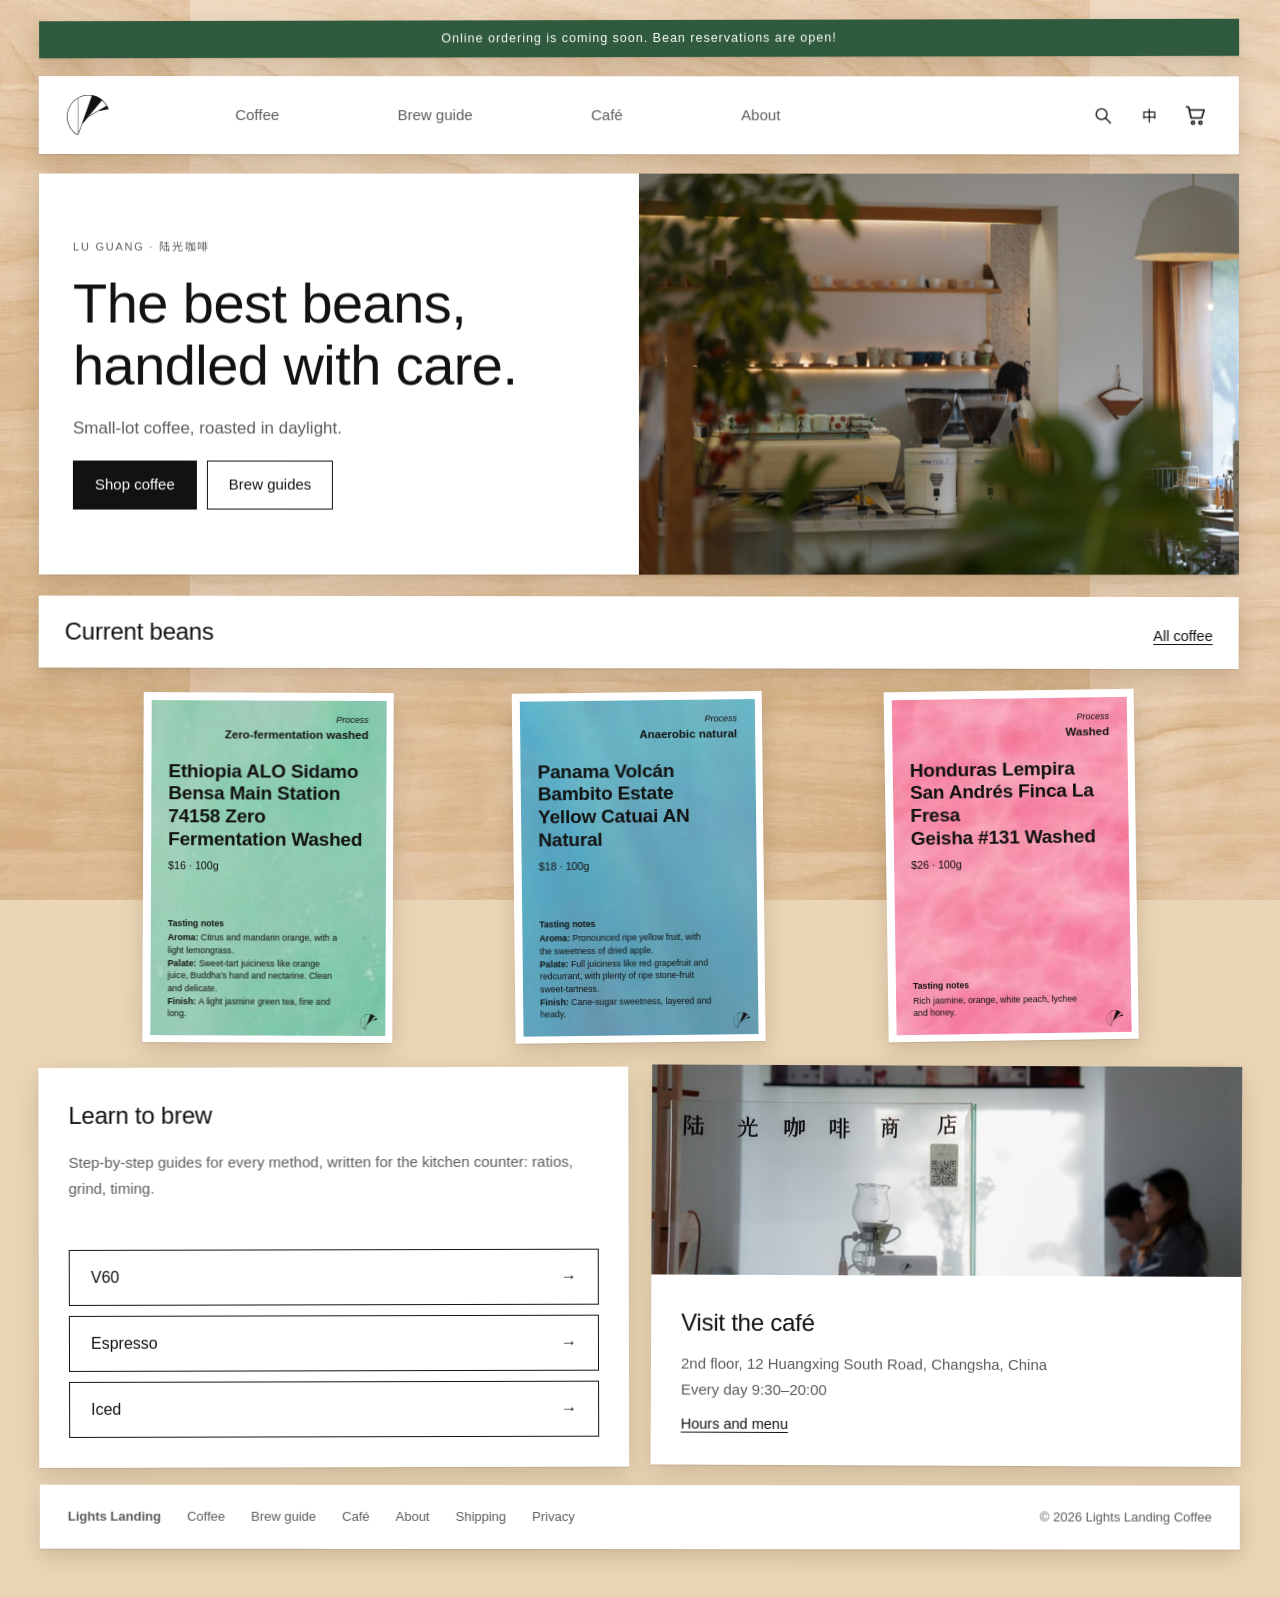
==== index.html @ dcf4a5a8 "Sweep buttons on hover, green banner, no weekly-roast claims, and deploy config - Buttons and chips " ====
<!DOCTYPE html>
<html lang="en">
<head>
<meta charset="utf-8">
<meta name="viewport" content="width=device-width, initial-scale=1, viewport-fit=cover">
<title>Lights Landing Coffee · 陆光咖啡</title>
<meta name="description" content="Small-lot coffee, roasted in daylight in Changsha.">
<script>
/* Hide the page until site.js has put it into Chinese, so Chinese readers
   never see a flash of English. site.js clears this; the timer is a guard. */
try {
  var lang = new URLSearchParams(location.search).get('lang') || localStorage.getItem('lights.lang') ||
    (/^zh/i.test(navigator.language || '') ? 'zh' : 'en');
  if (lang === 'zh') {
    document.documentElement.lang = 'zh-Hans';
    document.documentElement.classList.add('is-translating');
    setTimeout(function () { document.documentElement.classList.remove('is-translating'); }, 1500);
  }
} catch (error) {}
</script>
<link rel="preconnect" href="https://fonts.googleapis.com">
<link rel="preconnect" href="https://fonts.gstatic.com" crossorigin>
<link href="https://fonts.googleapis.com/css2?family=Noto+Sans+SC:wght@400;500;700&display=swap" rel="stylesheet">
<link rel="stylesheet" href="assets/styles.css?v=i18n-11">
</head>
<body>

<div class="wrap">
  <p class="card announce" data-i18n="announce">Online ordering is coming soon. Bean reservations are open!</p>

  <header class="card masthead">
    <a class="brand" href="index.html">
      <span class="brand__mark" aria-hidden="true"></span>
      <span class="visually-hidden" data-i18n="brand">Lights Landing Coffee · 陆光咖啡, home</span>
    </a>
    <nav class="nav" aria-label="Primary" data-i18n-attr="aria-label:nav.label">
      <a href="coffee.html" data-i18n="nav.coffee">Coffee</a>
      <a href="brew.html" data-i18n="nav.brew">Brew guide</a>
      <a href="cafe.html" data-i18n="nav.cafe">Café</a>
      <a href="about.html" data-i18n="nav.about">About</a>
    </nav>
    <div class="masthead__end">
      <form class="find" action="coffee.html" method="get" role="search">
        <label class="find__icon" for="site-search"><svg viewBox="0 0 24 24" aria-hidden="true" fill="none" stroke="currentColor" stroke-width="1.6"><circle cx="10.5" cy="10.5" r="6.5" fill="none"/><path d="M15.4 15.4 21 21" stroke-linecap="square"/></svg><span class="visually-hidden" data-i18n="search.label">Search coffee</span></label>
        <input class="find__input" id="site-search" name="q" type="search" maxlength="200" placeholder="Search coffee" autocomplete="off" data-i18n-attr="placeholder:search.placeholder">
      </form>
      <button class="lang" type="button" lang="zh-Hans" aria-label="切换到中文" data-lang-toggle>中</button>
      <a class="cart" href="cart.html" aria-label="Wishlist" data-wishlist-link><svg viewBox="0 0 24 24" aria-hidden="true" fill="none" stroke="currentColor" stroke-width="1.6" stroke-linejoin="round"><path d="M2 3.5h2.8l2.5 11h10.6l2.4-8H6.1" fill="none"/><circle cx="9.2" cy="19.2" r="1.5" fill="none"/><circle cx="16.6" cy="19.2" r="1.5" fill="none"/></svg><span class="cart__count" data-wishlist-count hidden>0</span></a>
    </div>
  </header>

  <main class="view">
    <section class="card split">
      <div class="split__text">
        <p class="eyebrow" data-i18n="home.eyebrow">Lu Guang · 陆光咖啡</p>
        <h1 class="h-display" data-i18n="home.title">The best beans,<br>handled with care.</h1>
        <p class="lede" data-i18n="home.lede">Small-lot coffee, roasted in daylight.</p>
        <div class="btn-row">
          <a class="btn" href="coffee.html" data-i18n="home.shop">Shop coffee</a>
          <a class="btn btn--ghost" href="brew.html" data-i18n="home.guides">Brew guides</a>
        </div>
      </div>
      <img src="uploads/cafe-room.jpg" alt="The room at Lu Guang, brewers on the bar and plants at the window" data-i18n-attr="alt:img.cafeRoom">
    </section>

    <div class="card head-row">
      <h2 class="h-section" data-i18n="home.roasts">Current beans</h2>
      <a class="link" href="coffee.html" data-i18n="link.allCoffee">All coffee</a>
    </div>
    <div class="beans beans--row" data-beans="home">
      <ul class="card fallback" data-coffee-links>
        <li><a href="product.html?id=alo-main-station">ALO Main Station</a> · Ethiopia · Zero-fermentation washed · $16 · 100g</li>
        <li><a href="product.html?id=bambito-estate">Bambito Estate</a> · Panama · Anaerobic natural · $18 · 100g</li>
        <li><a href="product.html?id=finca-la-fresa">Finca La Fresa</a> · Honduras · Washed · $26 · 100g</li>
      </ul>
    </div>

    <div class="two">
      <section class="card pad fill" style="gap:16px">
        <h2 class="h-section" data-i18n="home.learn">Learn to brew</h2>
        <p class="prose" style="margin:0" data-i18n="home.learnText">Step-by-step guides for every method, written for the kitchen counter: ratios, grind, timing.</p>
        <div class="methods push">
          <a class="btn btn--ghost" href="brew.html?m=v60" data-i18n="method.v60">V60</a>
          <a class="btn btn--ghost" href="brew.html?m=espresso" data-i18n="method.espresso">Espresso</a>
          <a class="btn btn--ghost" href="brew.html?m=iced" data-i18n="method.iced">Iced</a>
        </div>
      </section>
      <section class="card fill" style="gap:0">
        <img src="uploads/storefront.jpg" alt="The 陆光咖啡商店 shopfront window" style="width:100%;height:210px;object-fit:cover" data-i18n-attr="alt:img.storefront">
        <div class="pad stack" style="gap:10px">
          <h2 class="h-section" data-i18n="home.visit">Visit the café</h2>
          <p class="prose" style="margin:0" data-i18n="home.address">2nd floor, 12 Huangxing South Road, Changsha, China<br>Every day 9:30–20:00</p>
          <a class="link" href="cafe.html" data-i18n="link.hours">Hours and menu</a>
        </div>
      </section>
    </div>
  </main>

  <footer class="card footer">
    <a href="index.html"><strong data-i18n="footer.brand">Lights Landing</strong></a>
    <a href="coffee.html" data-i18n="nav.coffee">Coffee</a>
    <a href="brew.html" data-i18n="nav.brew">Brew guide</a>
    <a href="cafe.html" data-i18n="nav.cafe">Café</a>
    <a href="about.html" data-i18n="nav.about">About</a>
    <span data-i18n="footer.shipping">Shipping</span>
    <span data-i18n="footer.privacy">Privacy</span>
    <span class="footer__copy">© 2026 Lights Landing Coffee</span>
  </footer>
</div>

<script src="assets/data.js?v=i18n-11"></script>
<script src="assets/i18n.js?v=i18n-11"></script>
<script src="assets/shop.js?v=i18n-11"></script>
<script src="assets/site.js?v=i18n-11"></script>
</body>
</html>
---- assets/styles.css ----
/* Lights Landing Coffee: the bean wall.
   The café's bean wall as a website: a fixed maple wall, every area a sharp
   white card laid on it a little lopsided, and each coffee a printed card in
   its own marbled colour that turns over to a white back. One look on
   purpose: wood, white and black, plus each coffee's colour. */

:root {
  --wood: #ead6b6;
  --monstera: #2f5a3d;      /* the announcement bar; white on it is 8:1 */
  --paper: #ffffff;
  --ink: #121212;
  --grey: #5c5c5c;          /* 6.6:1 on white */
  --line: #e2e2e2;
  --shadow: 0 1px 1px rgba(64, 42, 14, .10), 0 8px 22px rgba(64, 42, 14, .18);
  --shadow-lift: 0 2px 2px rgba(64, 42, 14, .10), 0 16px 32px rgba(64, 42, 14, .24);
  --sans: 'Helvetica Neue', Helvetica, Arial, 'Noto Sans SC', 'PingFang SC', sans-serif;
  --zh: 'Noto Sans SC', 'PingFang SC', 'Hiragino Sans GB', 'Microsoft YaHei', sans-serif;
  --t: 200ms;
  --ease: cubic-bezier(.2, .7, .2, 1);
}

* { box-sizing: border-box; }
html { -webkit-text-size-adjust: 100%; }
body {
  margin: 0;
  background: var(--wood);
  color: var(--ink);
  font-family: var(--sans);
  font-size: 16px;
  line-height: 1.5;
  -webkit-font-smoothing: antialiased;
}
body::before { content: ""; position: fixed; inset: 0 0 auto; height: env(safe-area-inset-top, 0px); z-index: 10; background: var(--wood); }
/* The maple is a fixed layer: it stays still while the cards scroll over it. */
body::after { content: ""; position: fixed; inset: 0; z-index: -1; pointer-events: none; background: var(--wood) url(../uploads/American-Hard-Maple.webp) center / 900px repeat; }
a { color: inherit; }
button, input, select { font: inherit; color: inherit; }
button { background: none; border: 0; padding: 0; cursor: pointer; }
:focus-visible { outline: 2px solid var(--ink); outline-offset: 3px; }
.visually-hidden { position: absolute; width: 1px; height: 1px; margin: -1px; overflow: hidden; clip-path: inset(50%); white-space: nowrap; }
img { display: block; max-width: 100%; }
.bw { filter: grayscale(1) contrast(1.05); }
[hidden] { display: none !important; }
/* Chinese readers see nothing until site.js has put the page into Chinese. */
.is-translating body { visibility: hidden; }

/* ---- white cards, laid down by hand ----------------------------------- */
/* site.js gives each card one small random lean (--tilt, --nx, --ny). */
.card { background: var(--paper); box-shadow: var(--shadow); border-radius: 0; }
.card, .bean { transform: translate(var(--nx, 0px), var(--ny, 0px)) rotate(var(--tilt, 0deg)); }
/* Drawn as one smoothed layer, so thin lines on a tilted card stay clean
   instead of stepping at the pixel grid. */
.card { will-change: transform; }

.wrap {
  max-width: 1232px; margin: 0 auto; display: grid; gap: 20px;
  padding-block: 20px 48px;
  padding-left: max(16px, env(safe-area-inset-left, 0px));
  padding-right: max(16px, env(safe-area-inset-right, 0px));
}
.wrap > *, .view > * { min-width: 0; }
.view { display: grid; gap: 20px; }

/* ---- chrome ------------------------------------------------------------ */
.announce { padding: 9px 16px; text-align: center; font-size: 12.5px; letter-spacing: .08em; margin: 0; background: var(--monstera); color: var(--paper); }
/* Logo, then the menu spread evenly across the middle, then search,
   language and the wishlist cart. */
.masthead { display: flex; flex-wrap: wrap; align-items: center; gap: 14px 28px; padding: 18px 28px; }
.nav { flex: 1 1 auto; display: flex; justify-content: space-evenly; gap: 6px 20px; font-size: 15px; }
.nav a { color: var(--grey); white-space: nowrap; }
.nav a:hover, .nav a[aria-current="page"] { color: var(--ink); }
/* Menu items and the language switch share one underline: drawn left to
   right on hover or focus, and kept under the page you're on. */
.nav a, .lang { position: relative; text-decoration: none; }
.nav a::after, .lang::after {
  content: ""; position: absolute; left: 0; right: 0; bottom: -3px; height: 1px; background: currentColor;
  transform: scaleX(0); transform-origin: left center; transition: transform 300ms var(--ease);
}
.lang::after { left: 7px; right: 7px; bottom: 2px; }
.nav a:hover::after, .nav a:focus-visible::after, .nav a[aria-current="page"]::after,
.lang:hover::after, .lang:focus-visible::after { transform: scaleX(1); }
.masthead__end { display: flex; align-items: center; gap: 18px; }

/* Search is a magnifying glass. Hovered or focused, it slides left and an
   underline opens on its right to type into. */
/* Its room is kept even while closed, so opening it never moves the menu. */
.find { --open: 11em; display: flex; align-items: center; justify-content: flex-end; width: calc(var(--open) + 34px); }
.find__icon { display: grid; place-items: center; width: 28px; height: 28px; cursor: pointer; }
.find__icon svg { width: 20px; height: 20px; }
.find__input {
  width: 0; min-width: 0; padding: 4px 0; margin-left: 0;
  border: 0; border-bottom: 1px solid transparent; border-radius: 0; background: transparent; font-size: 14px;
  transition: width 520ms var(--ease), margin-left 520ms var(--ease), border-color 520ms var(--ease);
}
.find__input::placeholder { color: var(--grey); }
.find__input::-webkit-search-cancel-button { display: none; }
.find:hover .find__input, .find:focus-within .find__input, .find__input:not(:placeholder-shown) {
  width: var(--open); margin-left: 6px; border-bottom-color: var(--ink);
}
.find__input:focus { outline: none; border-bottom-width: 2px; margin-bottom: -1px; }
.find:focus-within .find__icon { outline: none; }

/* The language switch: 中 or EN, plain type, no box. */
.lang { min-width: 28px; height: 28px; font-size: 15px; line-height: 1; }

/* The wishlist is a cart, with its count in a small black square. */
.cart { position: relative; display: grid; place-items: center; width: 30px; height: 30px; text-decoration: none; }
.cart svg { width: 24px; height: 24px; }
.cart__count {
  position: absolute; top: -3px; right: -7px; min-width: 16px; height: 16px; padding: 0 4px;
  background: var(--ink); color: var(--paper); font-size: 10.5px; line-height: 16px; text-align: center;
  font-variant-numeric: tabular-nums;
}
.footer { display: flex; flex-wrap: wrap; gap: 10px 26px; padding: 22px 28px; font-size: 13px; color: var(--grey); }
.footer a { text-decoration: none; }
.footer a:hover { color: var(--ink); }
.footer__copy { margin-left: auto; }

/* The logomark is painted as a mask, so it takes the ink colour. */
.brand { display: flex; align-items: center; }
.brand__mark {
  display: block; width: 42px; height: 42px; background-color: var(--ink);
  -webkit-mask: url(../uploads/logo.svg) center / contain no-repeat;
          mask: url(../uploads/logo.svg) center / contain no-repeat;
}

/* The fan: site.js splits the mark into slices that open on hover. Divisions
   follow the SVG's black/white edges, with the thin inner spine assigned to
   the preceding panel. The inner canvas keeps the SVG's aspect ratio. */
.brand__mark--fan {
  position: relative;
  background: none !important;
  -webkit-mask: none;
          mask: none;
  color: var(--ink);
}
.brand__fan {
  position: absolute;
  top: 50%;
  left: 0;
  width: 100%;
  aspect-ratio: 508.99 / 491.25;
  transform: translateY(-50%);
}
.brand__moving, .brand__reveal { position: absolute; inset: 0; }
/* Folded artwork stays behind the fixed half-circle; each inner reveal
   separately clips it behind the preceding panel. Artwork never stretches. */
.brand__moving { clip-path: inset(0 0 0 27.332561%); }
.brand__slice {
  position: absolute;
  inset: 0;
  background: currentColor;
  -webkit-mask: url(../uploads/logo.svg) center / contain no-repeat;
          mask: url(../uploads/logo.svg) center / contain no-repeat;
  transform-origin: 0 0;
}
.brand__slice--base { clip-path: inset(0 72.66742% 0 0); }
.brand__slice--1 { clip-path: polygon(27.332561% -20.323664%, 67.493775% -20.323664%, 33.835370% 75.437904%, 393.117743% 75.437904%, 393.117743% 122.169975%, 27.332561% 122.169975%); }
.brand__slice--2 { clip-path: polygon(67.493775% -20.323664%, 111.310263% -20.323664%, 53.362183% 51.302108%, 393.117743% 51.302108%, 393.117743% 75.437904%, 33.835370% 75.437904%); }
.brand__slice--3 { clip-path: polygon(111.310263% -20.323664%, 173.565314% -20.323664%, 70.974545% 40.807381%, 393.117743% 40.807381%, 393.117743% 51.302108%, 53.362183% 51.302108%); }
.brand__slice--4 { clip-path: polygon(173.565314% -20.323664%, 393.117743% -20.323664%, 393.117743% 40.807381%, 70.974545% 40.807381%); }

/* ---- type -------------------------------------------------------------- */
.eyebrow { margin: 0; font-size: 11px; letter-spacing: .16em; text-transform: uppercase; color: var(--grey); }
h1, h2, h3 { margin: 0; font-weight: 400; letter-spacing: -.01em; text-wrap: balance; }
.h-display { font-size: clamp(34px, 5vw, 56px); font-weight: 300; line-height: 1.1; }
.h-page { font-size: clamp(28px, 3.8vw, 42px); font-weight: 300; line-height: 1.12; }
.h-section { font-size: clamp(20px, 2.2vw, 24px); }
.lede { margin: 0; font-size: 17px; line-height: 1.7; color: var(--grey); max-width: 46ch; }
.prose { color: var(--grey); max-width: 62ch; font-size: 15px; line-height: 1.75; }
.prose p { margin: 0 0 12px; }
.prose p:last-child { margin-bottom: 0; }
.link { font-size: 14.5px; text-underline-offset: 3px; }
/* Buttons and chips swap colour on hover with a sweep from left to right:
   black ones fill white, white ones fill black. --from is the resting
   colour, --to the colour that sweeps in. */
.btn, .chip {
  --from: var(--ink); --to: var(--paper); --text: var(--paper); --text-to: var(--ink);
  color: var(--text);
  background-color: var(--from);
  background-image: linear-gradient(var(--to), var(--to));
  background-repeat: no-repeat;
  background-position: left center;
  background-size: 0% 100%;
  box-shadow: inset 0 0 0 1px var(--ink);
  transition: background-size 320ms var(--ease), color 320ms var(--ease);
}
.btn:hover, .btn:focus-visible, .chip:hover, .chip:focus-visible { background-size: 100% 100%; color: var(--text-to); }
.btn--ghost, .btn[aria-pressed="true"] { --from: var(--paper); --to: var(--ink); --text: var(--ink); --text-to: var(--paper); }
.btn { display: inline-block; text-align: center; padding: 13px 22px; font-size: 15px; text-decoration: none; }
.btn:disabled { opacity: .45; cursor: default; }
.btn:disabled:hover { background-size: 0% 100%; color: var(--text); }
.btn-row { display: flex; flex-wrap: wrap; gap: 10px; }
.specs { margin: 0; display: grid; grid-template-columns: auto 1fr; gap: 10px 20px; font-size: 15px; }
.specs dt { font-size: 11px; letter-spacing: .14em; text-transform: uppercase; color: var(--grey); padding-top: 3px; }
.specs dd { margin: 0; min-width: 0; }
.small { font-size: 13px; color: var(--grey); margin: 0; }
.status { font-size: 14px; margin: 0; min-height: 1.4em; }
.status:empty { min-height: 0; }

/* ---- shared blocks ----------------------------------------------------- */
.pad { padding: 30px; }
.stack { display: grid; gap: 12px; align-content: start; }
.split { display: grid; grid-template-columns: minmax(0, 1fr) minmax(0, 1fr); }
.split > * { min-width: 0; }
.split__text { padding: 34px; display: grid; gap: 18px; align-content: center; }
.split > img { width: 100%; height: 100%; min-height: 260px; object-fit: cover; }
/* A picture that needs more room, like the About page's sea at sunrise. */
.split--tall > img { min-height: 440px; }
.head-row { display: flex; flex-wrap: wrap; justify-content: space-between; align-items: baseline; gap: 10px 20px; padding: 18px 26px; }
.two { display: grid; grid-template-columns: minmax(0, 1fr) minmax(0, 1fr); gap: 20px; }
.three { display: grid; grid-template-columns: repeat(3, minmax(0, 1fr)); gap: 20px; }
/* Cards side by side share one height; a .push link or button group sits
   at the foot of its card, so the rows line up. */
.fill { display: flex; flex-direction: column; gap: 12px; align-items: flex-start; }
.fill > * { max-width: 100%; }
.fill > .push { margin-top: auto; }
.fill > img { align-self: stretch; }
.fill > .pad { align-self: stretch; }
/* The brew methods on the home page: large, one above another. */
.methods { display: grid; gap: 10px; align-self: stretch; }
.methods .btn { padding: 16px 22px; font-size: 16px; display: flex; justify-content: space-between; align-items: center; text-align: left; }
/* Each method's arrow slides on as the button fills. */
.methods .btn::after { content: "→"; transition: transform 320ms var(--ease); }
.methods .btn:hover::after, .methods .btn:focus-visible::after { transform: translateX(6px); }

/* Without JavaScript the coffee cards can't be drawn; plain links stand in. */
.fallback { margin: 0; padding: 22px 26px; list-style: none; display: grid; gap: 8px; }
.fallback a { text-underline-offset: 3px; }
.beans > .fallback { grid-column: 1 / -1; }
/* The wishlist fills the row until the reservation form is switched on. */
.two:has(> [hidden]) { grid-template-columns: minmax(0, 1fr); }

/* ---- the bean card ----------------------------------------------------- */
/* Printed like the café's wall cards: a thin white border round the coffee's
   marbled colour, black type, 「tag」 top right, logo bottom right. Sizes are
   in container units so the card scales like a print. site.js turns it:
   on hover with a mouse, under the finger on a touch screen. */
.beans { display: grid; grid-template-columns: repeat(auto-fill, minmax(200px, 1fr)); gap: 26px 22px; padding: 4px; }
.bean {
  position: relative; aspect-ratio: 5 / 7; perspective: 1000px; container-type: inline-size;
  cursor: pointer; transition: transform var(--t) var(--ease);
  /* Sideways swipes turn the card; up and down still scroll the page. */
  touch-action: pan-y; -webkit-user-select: none; user-select: none; -webkit-tap-highlight-color: transparent;
}
.bean__inner { position: absolute; inset: 0; transform-style: preserve-3d; }
.bean__face { position: absolute; inset: 0; backface-visibility: hidden; -webkit-backface-visibility: hidden; background: var(--paper); box-shadow: var(--shadow); overflow: hidden; }
.bean__back { transform: rotateY(180deg); }
/* Only the side facing up takes clicks. */
.bean.is-flipped .bean__front, .bean:not(.is-flipped) .bean__back { pointer-events: none; }
/* Turned edge-on, a face falls into shadow. */
.bean__face::after { content: ""; position: absolute; inset: 0; z-index: 3; background: var(--ink); opacity: calc(var(--edge, 0) * .3); pointer-events: none; }
.bean.is-held .bean__face { box-shadow: var(--shadow-lift); }
@media (hover: hover) {
  .bean:hover { transform: translate(var(--nx, 0px), calc(var(--ny, 0px) - 4px)) rotate(0deg); }
  .bean:hover .bean__face { box-shadow: var(--shadow-lift); }
}

.bean__art { position: absolute; inset: 3cqw; background: var(--art) center / cover; }
.bean__front .bean__body { position: absolute; inset: 3cqw; padding: 6cqw 7cqw 6cqw; display: flex; flex-direction: column; }
.bean__tips { align-self: flex-end; max-width: 72%; text-align: right; line-height: 1.1; margin: 0 0 7cqw; }
.bean__tips small { display: block; font-size: max(8px, 3.6cqw); font-style: italic; }
.bean__tips b { font: 700 max(9px, 4.6cqw) / 1.2 var(--sans); }
.bean__zh { font: 700 7.4cqw / 1.24 var(--zh); margin: 0; }
/* On an English card the English names are the title. */
.bean__en { font: 700 7.6cqw / 1.2 var(--sans); margin: 0; letter-spacing: -.01em; }
.bean__price { font-size: max(9.5px, 4.3cqw); margin: 2.5cqw 0 0; font-variant-numeric: tabular-nums; }
.bean__taste { flex: 0 1 auto; min-height: 0; margin: auto 0 0; padding: 4cqw 10cqw 0 0; overflow: hidden; font-size: max(8px, 3.5cqw); line-height: 1.4; }
.bean__taste > b { display: block; font-weight: 600; margin-bottom: 1cqw; }
.bean__taste p { margin: 0; }
.bean__taste-full p + p { margin-top: .5cqw; }
.bean__taste-full span { font-weight: 600; }
.bean__taste-short { display: -webkit-box; -webkit-box-orient: vertical; overflow: hidden; }
.bean__mark { position: absolute; right: 6cqw; bottom: 5cqw; width: 7cqw; height: 7cqw; background: var(--ink); -webkit-mask: url(../uploads/logo.svg) center / contain no-repeat; mask: url(../uploads/logo.svg) center / contain no-repeat; }
.bean__hit { position: absolute; inset: 0; z-index: 2; }
.bean__hit:focus-visible { outline-offset: -6px; }
/* A short row of cards (home, "you may also like") spreads across the wall. */
.beans--row { grid-template-columns: repeat(auto-fit, minmax(200px, 250px)); justify-content: space-evenly; }

.bean__back .bean__body { position: absolute; inset: 0; padding: 7cqw 7cqw 6cqw; display: flex; flex-direction: column; gap: 3cqw; overflow-y: auto; }
.bean__back .eyebrow { font-size: max(9.5px, 4cqw); }
.bean__back-title { font: 700 max(12.5px, 6cqw) / 1.25 var(--sans); margin: 0; }
.bean__back .specs { font-size: max(11px, 4.8cqw); line-height: 1.35; gap: 1.4cqw 4cqw; padding-top: 3cqw; border-top: 1px solid var(--line); }
.bean__back .specs dt { font-size: max(9px, 3.6cqw); }
/* Phone-sized cards keep the essentials on the back: region, process, price. */
@container (max-width: 215px) {
  .bean__back .specs .opt { display: none; }
  .bean__back .bean__body { padding: 6cqw; }
}
.bean__actions { margin-top: auto; display: grid; gap: 2.4cqw; }
.bean__actions .btn { padding: 2.8cqw 3cqw; font-size: max(11.5px, 4.8cqw); }
.bean__status { font-size: max(10px, 4cqw); color: var(--grey); margin: 0; text-align: center; }
.bean__status:empty { display: none; }

/* ---- shelf ------------------------------------------------------------- */
.shelf-head { display: grid; gap: 10px; }
.shelf-head__title { display: flex; flex-wrap: wrap; align-items: baseline; gap: 6px 18px; }
.bar { position: sticky; top: env(safe-area-inset-top, 0px); z-index: 5; display: flex; flex-wrap: wrap; align-items: center; gap: 10px 24px; padding: 12px 20px; }
.bar__group { display: flex; flex-wrap: wrap; align-items: center; gap: 4px; }
.bar__label { font-size: 11px; letter-spacing: .14em; text-transform: uppercase; color: var(--grey); margin-right: 6px; }
.chip { padding: 6px 12px; font-size: 13.5px; text-decoration: none; --from: transparent; --to: var(--ink); --text: var(--ink); --text-to: var(--paper); box-shadow: none; }
.chip[aria-pressed="true"], .chip[aria-current="page"] { --from: var(--ink); --to: var(--paper); --text: var(--paper); --text-to: var(--ink); box-shadow: inset 0 0 0 1px var(--ink); }
/* Search and sort are a thin underline, not a box; focus thickens the line. */
.search, .sort select { border: 0; border-bottom: 1px solid var(--ink); border-radius: 0; background-color: transparent; font-size: 14px; }
.search { flex: 1 1 180px; max-width: 260px; padding: 6px 2px; }
.search::placeholder { color: var(--grey); }
.search:focus, .sort select:focus { outline: none; border-bottom-width: 2px; margin-bottom: -1px; }
.bar__end { margin-left: auto; display: flex; align-items: center; gap: 14px; font-size: 13.5px; }
.count { color: var(--grey); white-space: nowrap; }
.sort select {
  appearance: none; -webkit-appearance: none; padding: 5px 20px 5px 2px; cursor: pointer;
  background-image: linear-gradient(45deg, transparent 50%, var(--ink) 50%), linear-gradient(135deg, var(--ink) 50%, transparent 50%);
  background-position: calc(100% - 9px) 55%, calc(100% - 5px) 55%; background-size: 4px 4px; background-repeat: no-repeat;
}

/* ---- coffee page ------------------------------------------------------- */
.product { display: grid; grid-template-columns: minmax(240px, 1fr) minmax(0, 1.1fr) minmax(220px, .9fr); }
.product > * { padding: 30px; min-width: 0; }
.product > * + * { border-left: 1px solid var(--line); }
.buy { display: grid; gap: 12px; align-content: start; }
.buy__name { font: 700 26px / 1.3 var(--sans); margin: 0; }
.buy__sub { font-size: 17px; margin: 0; color: var(--grey); }
.buy__price { font-size: 22px; margin: 6px 0 0; font-variant-numeric: tabular-nums; }
.buy .btn { justify-self: start; }
.info .eyebrow { margin-bottom: 18px; }
.info .prose { margin-top: 22px; padding-top: 18px; border-top: 1px solid var(--line); }
.product__print { display: grid; place-items: center; }
.product__print .bean { width: min(100%, 260px); }

/* In the cup: aroma, palate, finish */
.cup { margin: 0; }
.cup > div { display: grid; grid-template-columns: 90px minmax(0, 1fr); gap: 16px; padding: 14px 0; border-bottom: 1px solid var(--line); }
.cup > div:first-child { border-top: 1px solid var(--line); }
.cup dt { font-size: 11px; letter-spacing: .14em; text-transform: uppercase; color: var(--grey); padding-top: 3px; }
.cup dd { margin: 0; font-size: 15.5px; line-height: 1.65; }
.on-label { display: grid; gap: 4px; }
.on-label p { margin: 0; font-size: 13.5px; line-height: 1.6; color: var(--grey); }

/* About the estate, beside its awards and how it is roasted */
.farm { display: grid; grid-template-columns: minmax(0, 1.5fr) minmax(0, 1fr); gap: 20px 48px; }
.farm__aside { display: grid; gap: 30px; align-content: start; }
.facts { margin: 0; padding: 0; list-style: none; font-size: 14px; line-height: 1.55; }
.facts > li, .facts > div { padding: 8px 0; border-bottom: 1px solid var(--line); }
.facts > div { display: grid; grid-template-columns: 70px minmax(0, 1fr); gap: 12px; }
.facts dt { color: var(--grey); }
.facts dd { margin: 0; }
.farm__aside .eyebrow { padding-bottom: 8px; border-bottom: 1px solid var(--ink); }

.recipes { display: grid; grid-template-columns: minmax(0, 1fr) minmax(0, 1fr); }
.recipe { padding-right: 28px; }
.recipe + .recipe { padding: 0 0 0 28px; border-left: 1px solid var(--line); }
.recipe h3 { font-size: 18px; margin-bottom: 4px; }
.recipe .specs { font-size: 14px; gap: 8px 18px; margin-top: 14px; }
.recipe ol { margin: 14px 0 0; padding-left: 20px; color: var(--grey); font-size: 14px; line-height: 1.7; }
.recipe li + li { margin-top: 4px; }

/* ---- brew guide -------------------------------------------------------- */
.guide img { width: 100%; height: clamp(200px, 30vw, 340px); object-fit: cover; }
.guide__head { padding: 28px 30px 6px; display: grid; gap: 14px; }
.tabs { display: flex; flex-wrap: wrap; gap: 6px; }
.guide__body { display: grid; grid-template-columns: 240px minmax(0, 1fr); border-top: 1px solid var(--line); margin-top: 22px; }
.guide__glance { padding: 26px 30px; border-right: 1px solid var(--line); display: grid; gap: 18px; align-content: start; }
.guide__glance .specs { font-size: 14px; gap: 9px 16px; }
.guide__steps { padding: 10px 30px 26px; }
.step { display: grid; grid-template-columns: 36px minmax(0, 1fr); gap: 14px; padding: 16px 0; border-bottom: 1px solid var(--line); }
.step:last-child { border-bottom: 0; }
.step__n { font-size: 13px; color: var(--grey); padding-top: 3px; font-variant-numeric: tabular-nums; }
.step h3 { font-size: 16.5px; }
.step p { margin: 4px 0 0; color: var(--grey); font-size: 14.5px; line-height: 1.65; }

/* ---- café --------------------------------------------------------------- */
.hours { display: grid; gap: 4px; font-size: 15px; }
.menu { display: grid; grid-template-columns: minmax(0, 1fr) minmax(0, 1fr); gap: 0 44px; }
.menu h3 { font-size: 11px; letter-spacing: .14em; text-transform: uppercase; color: var(--grey); padding-bottom: 8px; border-bottom: 1px solid var(--line); margin-bottom: 4px; }
.menu__row { display: flex; justify-content: space-between; padding: 9px 0; font-size: 15px; font-variant-numeric: tabular-nums; }
.prints { display: grid; grid-template-columns: repeat(3, minmax(0, 1fr)); gap: 22px; align-items: start; }
.photo-print { margin: 0; padding: 10px 10px 14px; }
.photo-print img { width: 100%; aspect-ratio: 4 / 3; object-fit: cover; }
.photo-print figcaption { font-size: 12.5px; color: var(--grey); margin-top: 10px; }

/* ---- wishlist ---------------------------------------------------------- */
.wish-list { margin: 0; padding: 0; list-style: none; }
.wish-row { display: grid; grid-template-columns: 54px minmax(0, 1fr) auto; gap: 14px; align-items: center; padding: 12px 0; border-bottom: 1px solid var(--line); }
.wish-row:last-child { border-bottom: 0; }
.wish-row__swatch { width: 54px; aspect-ratio: 5 / 7; border: 3px solid var(--paper); box-shadow: var(--shadow); background: var(--art) center / cover; }
.wish-row__name { font: 700 15px / 1.35 var(--sans); text-decoration: none; }
.wish-row__name:hover { text-decoration: underline; text-underline-offset: 3px; }
.wish-row__meta { font-size: 13px; color: var(--grey); }
.wish-row button { text-decoration: underline; text-underline-offset: 3px; font-size: 14px; }
.reserve { display: grid; gap: 12px; }
.reserve label { font-size: 14px; }
.reserve__controls { display: flex; flex-wrap: wrap; gap: 10px; }
.reserve input[type="email"] { flex: 1 1 240px; min-width: 0; border: 1px solid var(--ink); border-radius: 0; padding: 12px 14px; background: var(--paper); }
.reserve__trap { position: absolute; left: -10000px; width: 1px; height: 1px; overflow: hidden; }

/* ---- smaller screens ---------------------------------------------------- */
@media (max-width: 1040px) {
  .product { grid-template-columns: minmax(0, 1fr) minmax(0, 1fr); }
  .product .product__print { grid-column: 1 / -1; grid-row: 1; border-left: 0; border-bottom: 1px solid var(--line); }
  .product .buy { border-left: 0; }
}
@media (max-width: 820px) {
  /* The menu takes its own row under the logo and icons, spread edge to edge. */
  .masthead { padding: 14px 18px; gap: 12px 16px; justify-content: space-between; }
  .nav { order: 3; flex-basis: 100%; justify-content: space-between; }
  .masthead__end { gap: 14px; }
  .find { --open: min(11em, 34vw); }
  .split, .two, .recipes, .menu, .guide__body, .farm { grid-template-columns: minmax(0, 1fr); }
  .split > img { min-height: 220px; max-height: 300px; }
  .split--tall > img { max-height: none; height: auto; aspect-ratio: 782 / 752; }
  .recipe, .recipe + .recipe { padding: 0; border-left: 0; }
  .recipe + .recipe { margin-top: 26px; }
  .guide__glance { border-right: 0; border-bottom: 1px solid var(--line); }
  .three, .prints { grid-template-columns: minmax(0, 1fr); }
  .bar__end { margin-left: 0; width: 100%; justify-content: space-between; }
  .search { max-width: none; }
  .footer__copy { margin-left: 0; width: 100%; }
}
@media (max-width: 620px) {
  .wrap, .view { gap: 14px; }
  .beans { grid-template-columns: repeat(2, minmax(0, 1fr)); gap: 16px 12px; }
  .pad, .split__text { padding: 22px 18px; }
  .head-row { padding: 16px 18px; }
  .product { grid-template-columns: minmax(0, 1fr); }
  .product > *, .product > * + * { padding: 22px 18px; border-left: 0; }
  .product .info { border-top: 1px solid var(--line); }
  .cup > div { grid-template-columns: minmax(0, 1fr); gap: 4px; }
  .guide__head { padding: 22px 18px 4px; }
  .guide__glance, .guide__steps { padding-left: 18px; padding-right: 18px; }
}
/* Instructions for the device in hand. */
@media (hover: none) { .on-hover { display: none; } }
@media (hover: hover) { .on-touch { display: none; } }
@media (prefers-reduced-motion: reduce) {
  .bean, .chip, .btn, .find__input, .nav a::after, .lang::after, .methods .btn::after { transition: none !important; }
  .bean:hover { transform: translate(var(--nx, 0px), var(--ny, 0px)) rotate(var(--tilt, 0deg)); }
}
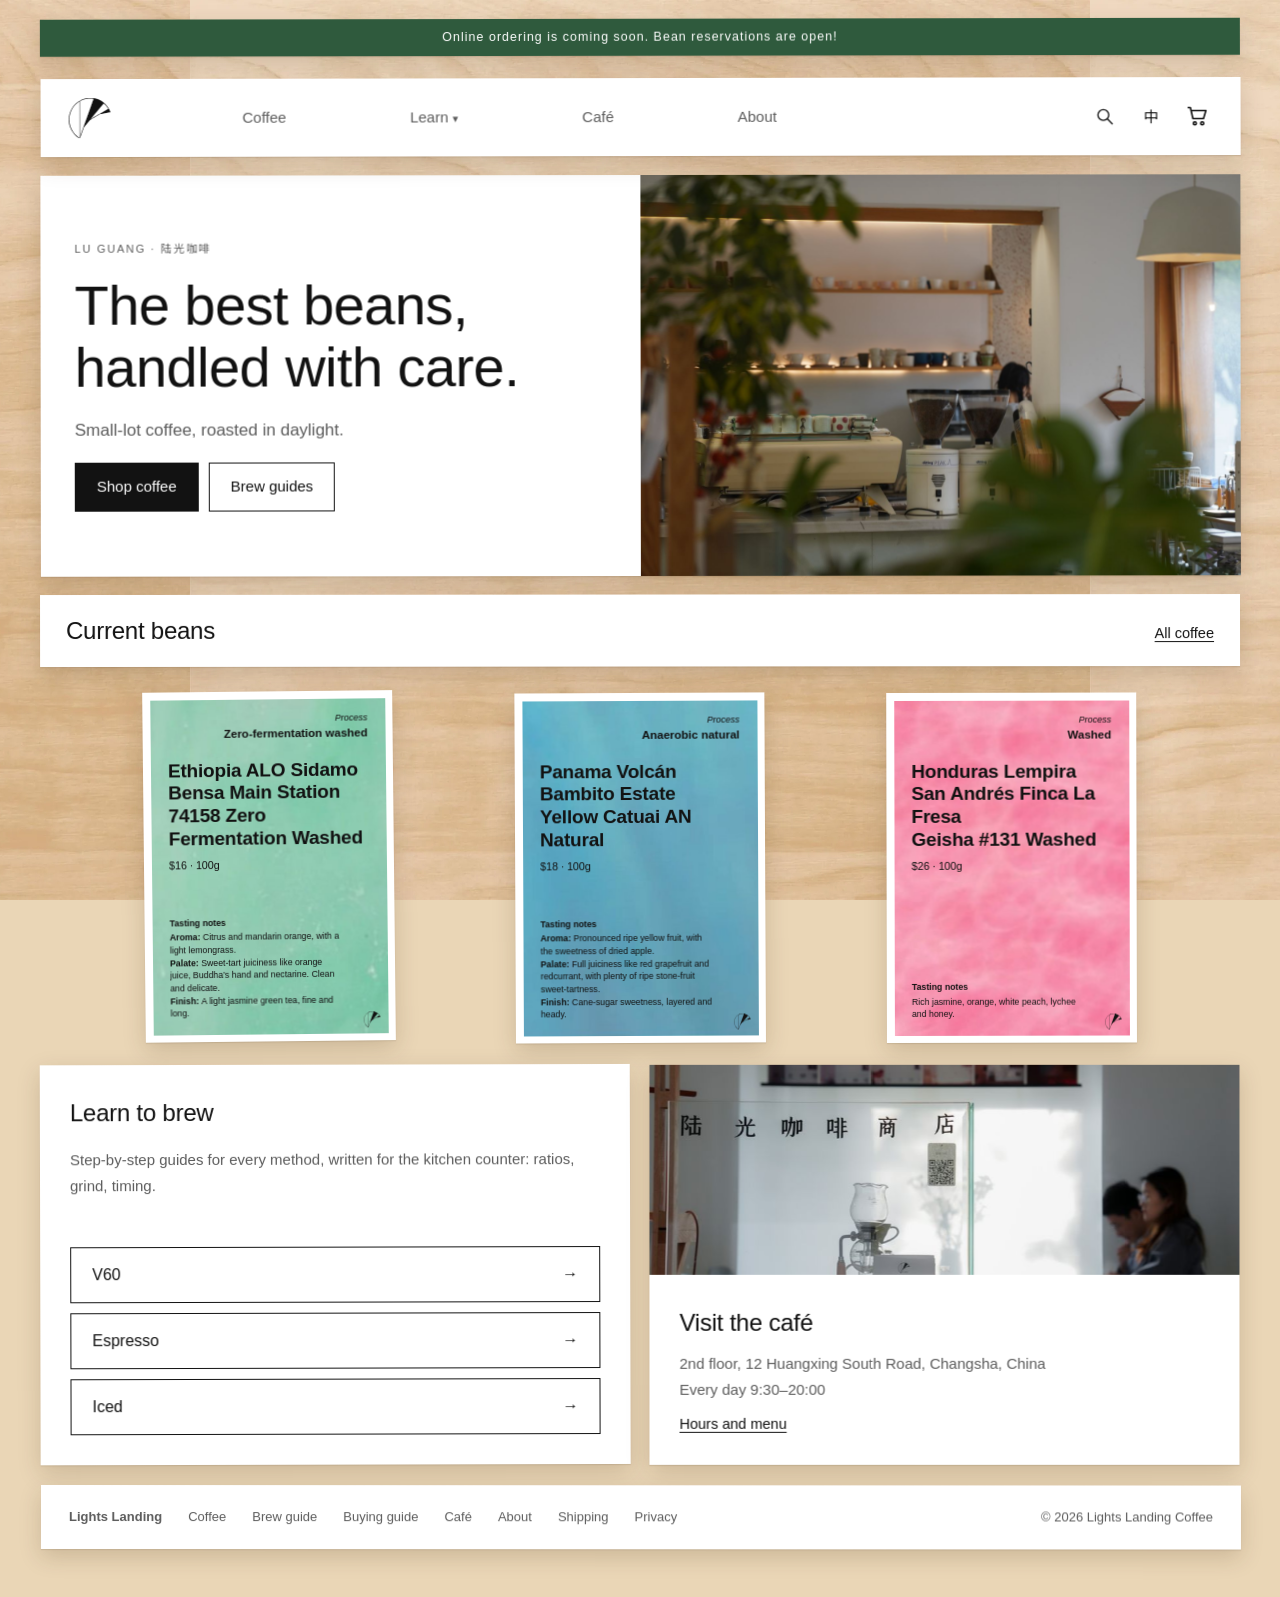
==== commit 7c50f198: "Add a Learn menu with a buying guide, and point the shop to it - The menu's "Brew guide" is now "Lea" ====
--- a/index.html
+++ b/index.html
@@ -21,7 +21,7 @@
 <link rel="preconnect" href="https://fonts.googleapis.com">
 <link rel="preconnect" href="https://fonts.gstatic.com" crossorigin>
 <link href="https://fonts.googleapis.com/css2?family=Noto+Sans+SC:wght@400;500;700&display=swap" rel="stylesheet">
-<link rel="stylesheet" href="assets/styles.css?v=i18n-11">
+<link rel="stylesheet" href="assets/styles.css?v=i18n-12">
 </head>
 <body>
 
@@ -35,7 +35,13 @@
     </a>
     <nav class="nav" aria-label="Primary" data-i18n-attr="aria-label:nav.label">
       <a href="coffee.html" data-i18n="nav.coffee">Coffee</a>
-      <a href="brew.html" data-i18n="nav.brew">Brew guide</a>
+      <div class="nav__group" data-nav-group>
+        <button class="nav__toggle" type="button" aria-expanded="false" aria-controls="learn-menu" data-i18n="nav.learn">Learn</button>
+        <div class="nav__menu" id="learn-menu">
+          <a href="brew.html" data-i18n="nav.brew">Brew guide</a>
+          <a href="buying.html" data-i18n="nav.buying">Buying guide</a>
+        </div>
+      </div>
       <a href="cafe.html" data-i18n="nav.cafe">Café</a>
       <a href="about.html" data-i18n="nav.about">About</a>
     </nav>
@@ -100,6 +106,7 @@
     <a href="index.html"><strong data-i18n="footer.brand">Lights Landing</strong></a>
     <a href="coffee.html" data-i18n="nav.coffee">Coffee</a>
     <a href="brew.html" data-i18n="nav.brew">Brew guide</a>
+    <a href="buying.html" data-i18n="nav.buying">Buying guide</a>
     <a href="cafe.html" data-i18n="nav.cafe">Café</a>
     <a href="about.html" data-i18n="nav.about">About</a>
     <span data-i18n="footer.shipping">Shipping</span>
@@ -108,9 +115,9 @@
   </footer>
 </div>
 
-<script src="assets/data.js?v=i18n-11"></script>
-<script src="assets/i18n.js?v=i18n-11"></script>
-<script src="assets/shop.js?v=i18n-11"></script>
-<script src="assets/site.js?v=i18n-11"></script>
+<script src="assets/data.js?v=i18n-12"></script>
+<script src="assets/i18n.js?v=i18n-12"></script>
+<script src="assets/shop.js?v=i18n-12"></script>
+<script src="assets/site.js?v=i18n-12"></script>
 </body>
 </html>
--- a/assets/styles.css
+++ b/assets/styles.css
@@ -65,20 +65,43 @@
 .announce { padding: 9px 16px; text-align: center; font-size: 12.5px; letter-spacing: .08em; margin: 0; background: var(--monstera); color: var(--paper); }
 /* Logo, then the menu spread evenly across the middle, then search,
    language and the wishlist cart. */
-.masthead { display: flex; flex-wrap: wrap; align-items: center; gap: 14px 28px; padding: 18px 28px; }
+.masthead { display: flex; flex-wrap: wrap; align-items: center; gap: 14px 28px; padding: 18px 28px; position: relative; z-index: 30; }
 .nav { flex: 1 1 auto; display: flex; justify-content: space-evenly; gap: 6px 20px; font-size: 15px; }
-.nav a { color: var(--grey); white-space: nowrap; }
-.nav a:hover, .nav a[aria-current="page"] { color: var(--ink); }
+.nav a, .nav__toggle { color: var(--grey); white-space: nowrap; font-size: inherit; }
+.nav a:hover, .nav a[aria-current="page"], .nav__toggle:hover, .nav__toggle.is-current, .nav__group.is-open .nav__toggle { color: var(--ink); }
 /* Menu items and the language switch share one underline: drawn left to
    right on hover or focus, and kept under the page you're on. */
-.nav a, .lang { position: relative; text-decoration: none; }
-.nav a::after, .lang::after {
+.nav a, .nav__toggle, .lang { position: relative; text-decoration: none; }
+.nav a::after, .nav__toggle::after, .lang::after {
   content: ""; position: absolute; left: 0; right: 0; bottom: -3px; height: 1px; background: currentColor;
   transform: scaleX(0); transform-origin: left center; transition: transform 300ms var(--ease);
 }
 .lang::after { left: 7px; right: 7px; bottom: 2px; }
 .nav a:hover::after, .nav a:focus-visible::after, .nav a[aria-current="page"]::after,
+.nav__toggle:hover::after, .nav__toggle:focus-visible::after, .nav__toggle.is-current::after,
 .lang:hover::after, .lang:focus-visible::after { transform: scaleX(1); }
+
+/* Learn opens a small white card holding Brew guide and Buying guide: on
+   hover with a mouse, on a tap or click, and from the keyboard. */
+.nav__group { position: relative; }
+.nav__toggle { display: inline-flex; flex-direction: row-reverse; gap: 4px; align-items: baseline; }
+.nav__toggle::before { content: "▾"; font-size: .7em; }
+.nav__menu {
+  position: absolute; top: 100%; left: 50%; z-index: 20; margin-top: 12px; min-width: 170px;
+  display: grid; gap: 2px; padding: 10px 6px; background: var(--paper); box-shadow: var(--shadow);
+  opacity: 0; visibility: hidden; transform: translate(-50%, -6px);
+  transition: opacity 200ms var(--ease), transform 200ms var(--ease), visibility 0s linear 200ms;
+}
+/* A bridge over the gap, so the pointer can travel from Learn to the card. */
+.nav__menu::before { content: ""; position: absolute; left: 0; right: 0; top: -14px; height: 14px; }
+.nav__menu a { padding: 8px 14px; justify-self: stretch; text-align: center; }
+.nav__menu a::after { left: 14px; right: 14px; bottom: 4px; }
+.nav__group.is-open .nav__menu, .nav__group:not([data-ready]):focus-within .nav__menu {
+  opacity: 1; visibility: visible; transform: translate(-50%, 0); transition-delay: 0s;
+}
+@media (hover: hover) {
+  .nav__group:hover .nav__menu { opacity: 1; visibility: visible; transform: translate(-50%, 0); transition-delay: 0s; }
+}
 .masthead__end { display: flex; align-items: center; gap: 18px; }
 
 /* Search is a magnifying glass. Hovered or focused, it slides left and an
@@ -367,6 +390,7 @@
 .step__n { font-size: 13px; color: var(--grey); padding-top: 3px; font-variant-numeric: tabular-nums; }
 .step h3 { font-size: 16.5px; }
 .step p { margin: 4px 0 0; color: var(--grey); font-size: 14.5px; line-height: 1.65; }
+.buying .step p { max-width: 66ch; }
 
 /* ---- café --------------------------------------------------------------- */
 .hours { display: grid; gap: 4px; font-size: 15px; }
@@ -432,6 +456,6 @@
 @media (hover: none) { .on-hover { display: none; } }
 @media (hover: hover) { .on-touch { display: none; } }
 @media (prefers-reduced-motion: reduce) {
-  .bean, .chip, .btn, .find__input, .nav a::after, .lang::after, .methods .btn::after { transition: none !important; }
+  .bean, .chip, .btn, .find__input, .nav a::after, .nav__toggle::after, .lang::after, .methods .btn::after, .nav__menu { transition: none !important; }
   .bean:hover { transform: translate(var(--nx, 0px), var(--ny, 0px)) rotate(var(--tilt, 0deg)); }
 }
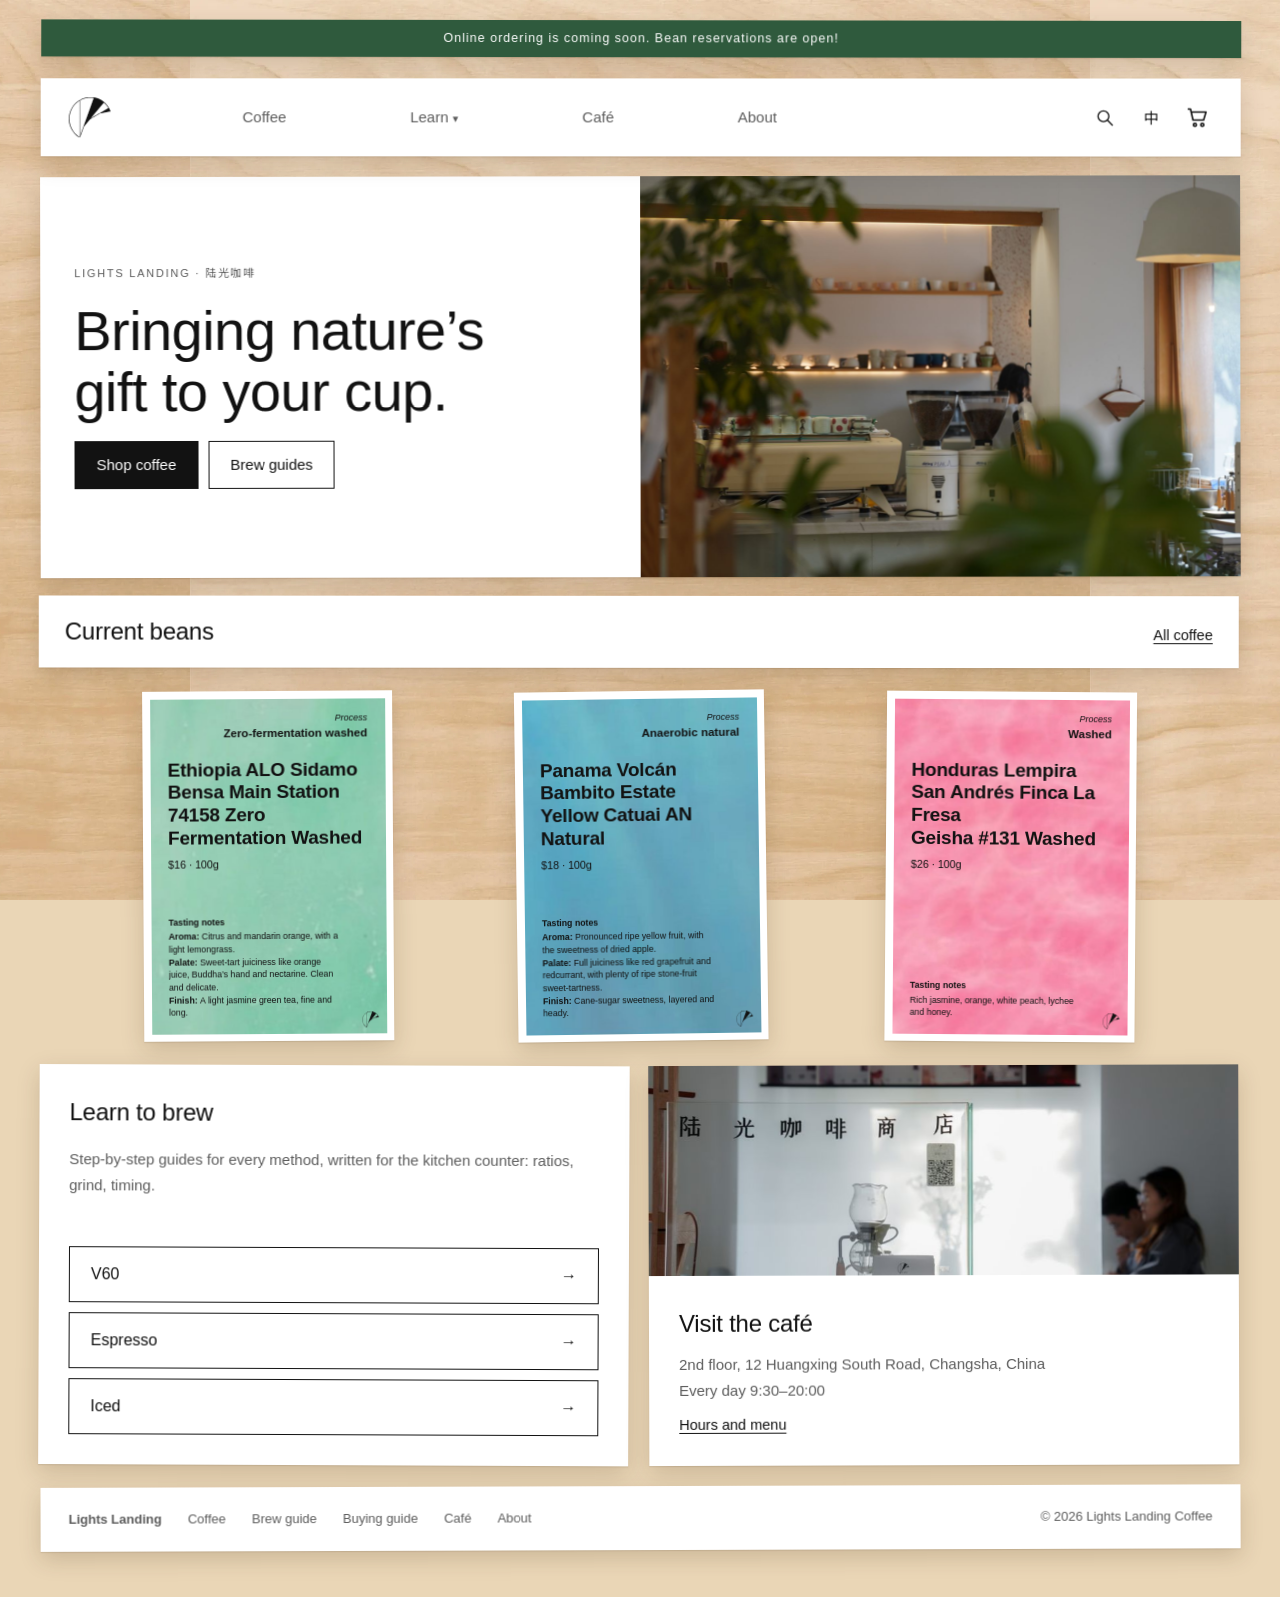
==== commit 86e7479b: "Lead the home page with the new slogan; drop the lot count and footer stubs - The home page's headli" ====
--- a/index.html
+++ b/index.html
@@ -4,7 +4,7 @@
 <meta charset="utf-8">
 <meta name="viewport" content="width=device-width, initial-scale=1, viewport-fit=cover">
 <title>Lights Landing Coffee · 陆光咖啡</title>
-<meta name="description" content="Small-lot coffee, roasted in daylight in Changsha.">
+<meta name="description" content="Bringing nature’s gift to your cup. Single-lot coffee from Lights Landing, Changsha.">
 <script>
 /* Hide the page until site.js has put it into Chinese, so Chinese readers
    never see a flash of English. site.js clears this; the timer is a guard. */
@@ -21,7 +21,7 @@
 <link rel="preconnect" href="https://fonts.googleapis.com">
 <link rel="preconnect" href="https://fonts.gstatic.com" crossorigin>
 <link href="https://fonts.googleapis.com/css2?family=Noto+Sans+SC:wght@400;500;700&display=swap" rel="stylesheet">
-<link rel="stylesheet" href="assets/styles.css?v=i18n-12">
+<link rel="stylesheet" href="assets/styles.css?v=i18n-13">
 </head>
 <body>
 
@@ -58,9 +58,8 @@
   <main class="view">
     <section class="card split">
       <div class="split__text">
-        <p class="eyebrow" data-i18n="home.eyebrow">Lu Guang · 陆光咖啡</p>
-        <h1 class="h-display" data-i18n="home.title">The best beans,<br>handled with care.</h1>
-        <p class="lede" data-i18n="home.lede">Small-lot coffee, roasted in daylight.</p>
+        <p class="eyebrow" data-i18n="home.eyebrow">Lights Landing · 陆光咖啡</p>
+        <h1 class="h-display" data-i18n="home.title">Bringing nature’s gift to your cup.</h1>
         <div class="btn-row">
           <a class="btn" href="coffee.html" data-i18n="home.shop">Shop coffee</a>
           <a class="btn btn--ghost" href="brew.html" data-i18n="home.guides">Brew guides</a>
@@ -109,15 +108,13 @@
     <a href="buying.html" data-i18n="nav.buying">Buying guide</a>
     <a href="cafe.html" data-i18n="nav.cafe">Café</a>
     <a href="about.html" data-i18n="nav.about">About</a>
-    <span data-i18n="footer.shipping">Shipping</span>
-    <span data-i18n="footer.privacy">Privacy</span>
     <span class="footer__copy">© 2026 Lights Landing Coffee</span>
   </footer>
 </div>
 
-<script src="assets/data.js?v=i18n-12"></script>
-<script src="assets/i18n.js?v=i18n-12"></script>
-<script src="assets/shop.js?v=i18n-12"></script>
-<script src="assets/site.js?v=i18n-12"></script>
+<script src="assets/data.js?v=i18n-13"></script>
+<script src="assets/i18n.js?v=i18n-13"></script>
+<script src="assets/shop.js?v=i18n-13"></script>
+<script src="assets/site.js?v=i18n-13"></script>
 </body>
 </html>
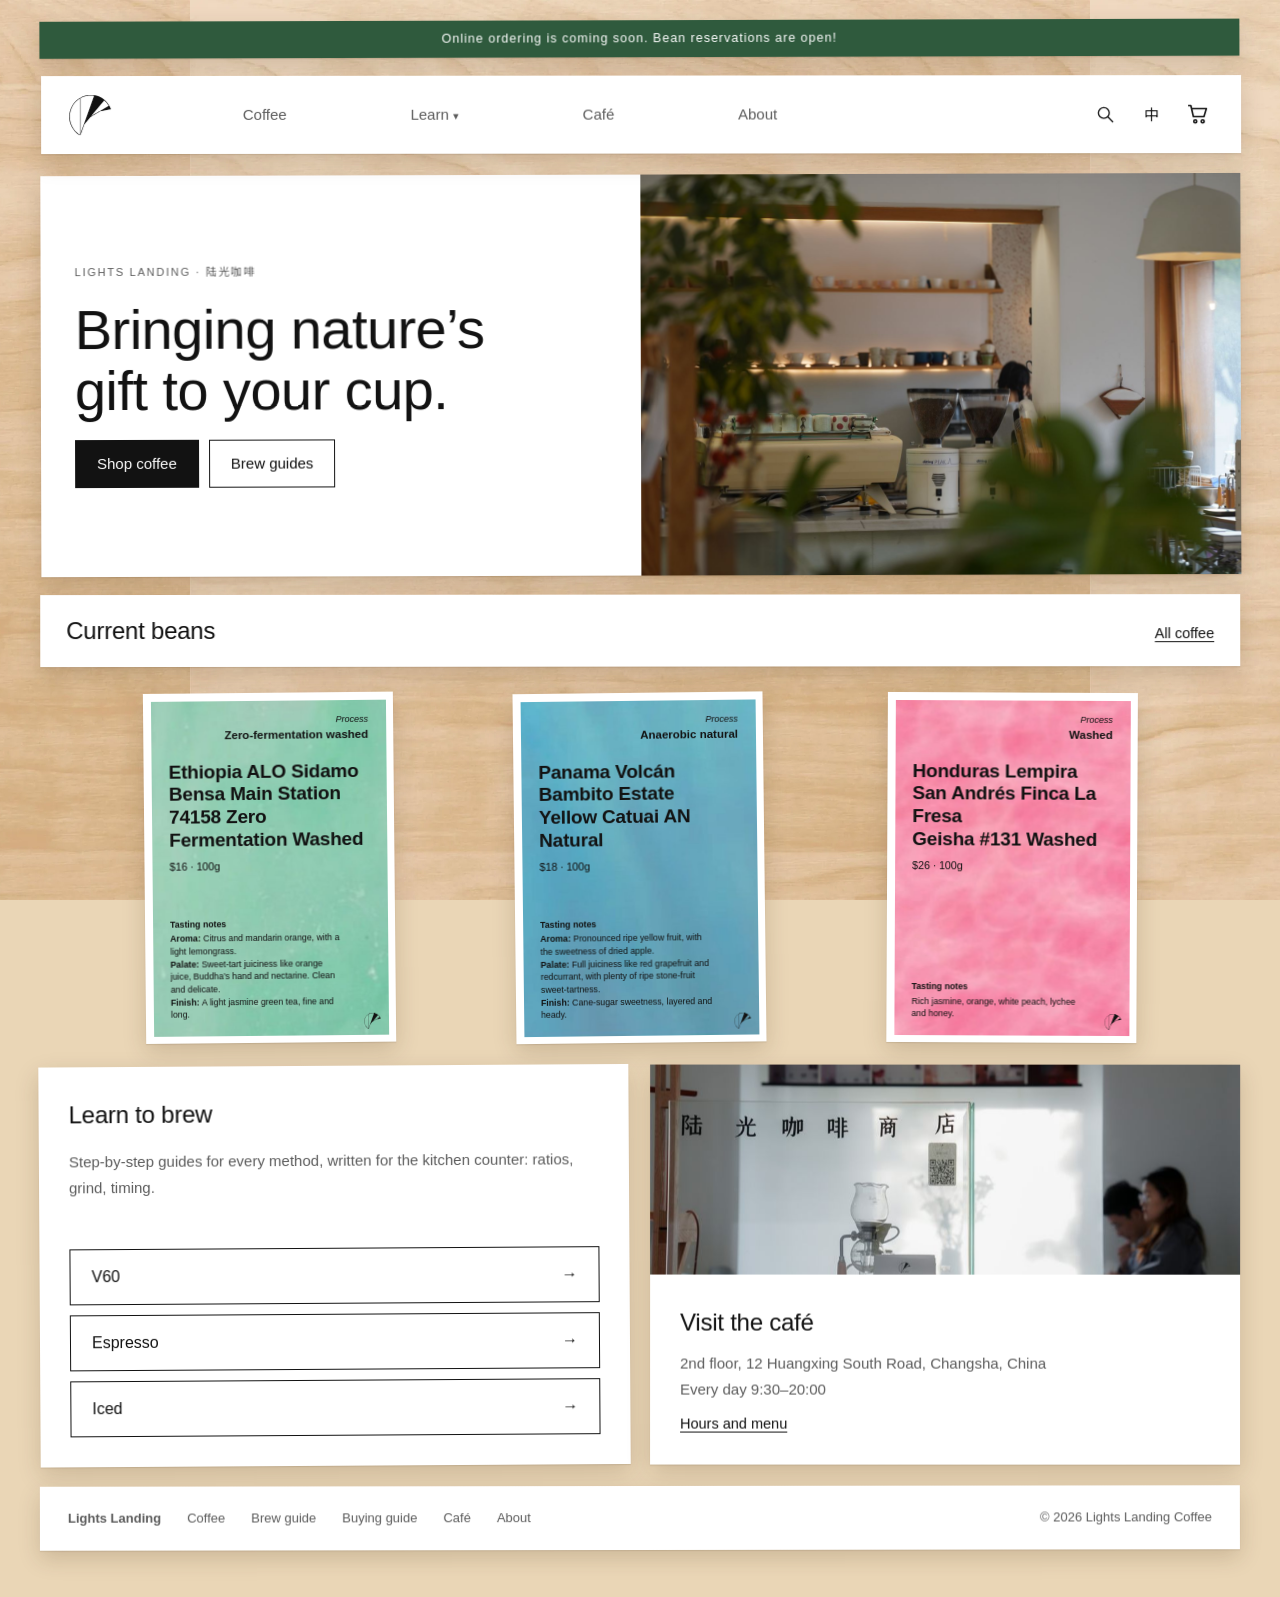
==== commit 90827e9b: "Explain how email reservations work on the wishlist page The reservation form now opens with three s" ====
--- a/index.html
+++ b/index.html
@@ -21,7 +21,7 @@
 <link rel="preconnect" href="https://fonts.googleapis.com">
 <link rel="preconnect" href="https://fonts.gstatic.com" crossorigin>
 <link href="https://fonts.googleapis.com/css2?family=Noto+Sans+SC:wght@400;500;700&display=swap" rel="stylesheet">
-<link rel="stylesheet" href="assets/styles.css?v=i18n-13">
+<link rel="stylesheet" href="assets/styles.css?v=i18n-14">
 </head>
 <body>
 
@@ -112,9 +112,9 @@
   </footer>
 </div>
 
-<script src="assets/data.js?v=i18n-13"></script>
-<script src="assets/i18n.js?v=i18n-13"></script>
-<script src="assets/shop.js?v=i18n-13"></script>
-<script src="assets/site.js?v=i18n-13"></script>
+<script src="assets/data.js?v=i18n-14"></script>
+<script src="assets/i18n.js?v=i18n-14"></script>
+<script src="assets/shop.js?v=i18n-14"></script>
+<script src="assets/site.js?v=i18n-14"></script>
 </body>
 </html>
--- a/assets/styles.css
+++ b/assets/styles.css
@@ -413,6 +413,8 @@
 .wish-row button { text-decoration: underline; text-underline-offset: 3px; font-size: 14px; }
 .reserve { display: grid; gap: 12px; }
 .reserve label { font-size: 14px; }
+.reserve__steps { margin: 0; padding-left: 20px; color: var(--grey); font-size: 15px; line-height: 1.7; }
+.reserve__steps li + li { margin-top: 4px; }
 .reserve__controls { display: flex; flex-wrap: wrap; gap: 10px; }
 .reserve input[type="email"] { flex: 1 1 240px; min-width: 0; border: 1px solid var(--ink); border-radius: 0; padding: 12px 14px; background: var(--paper); }
 .reserve__trap { position: absolute; left: -10000px; width: 1px; height: 1px; overflow: hidden; }
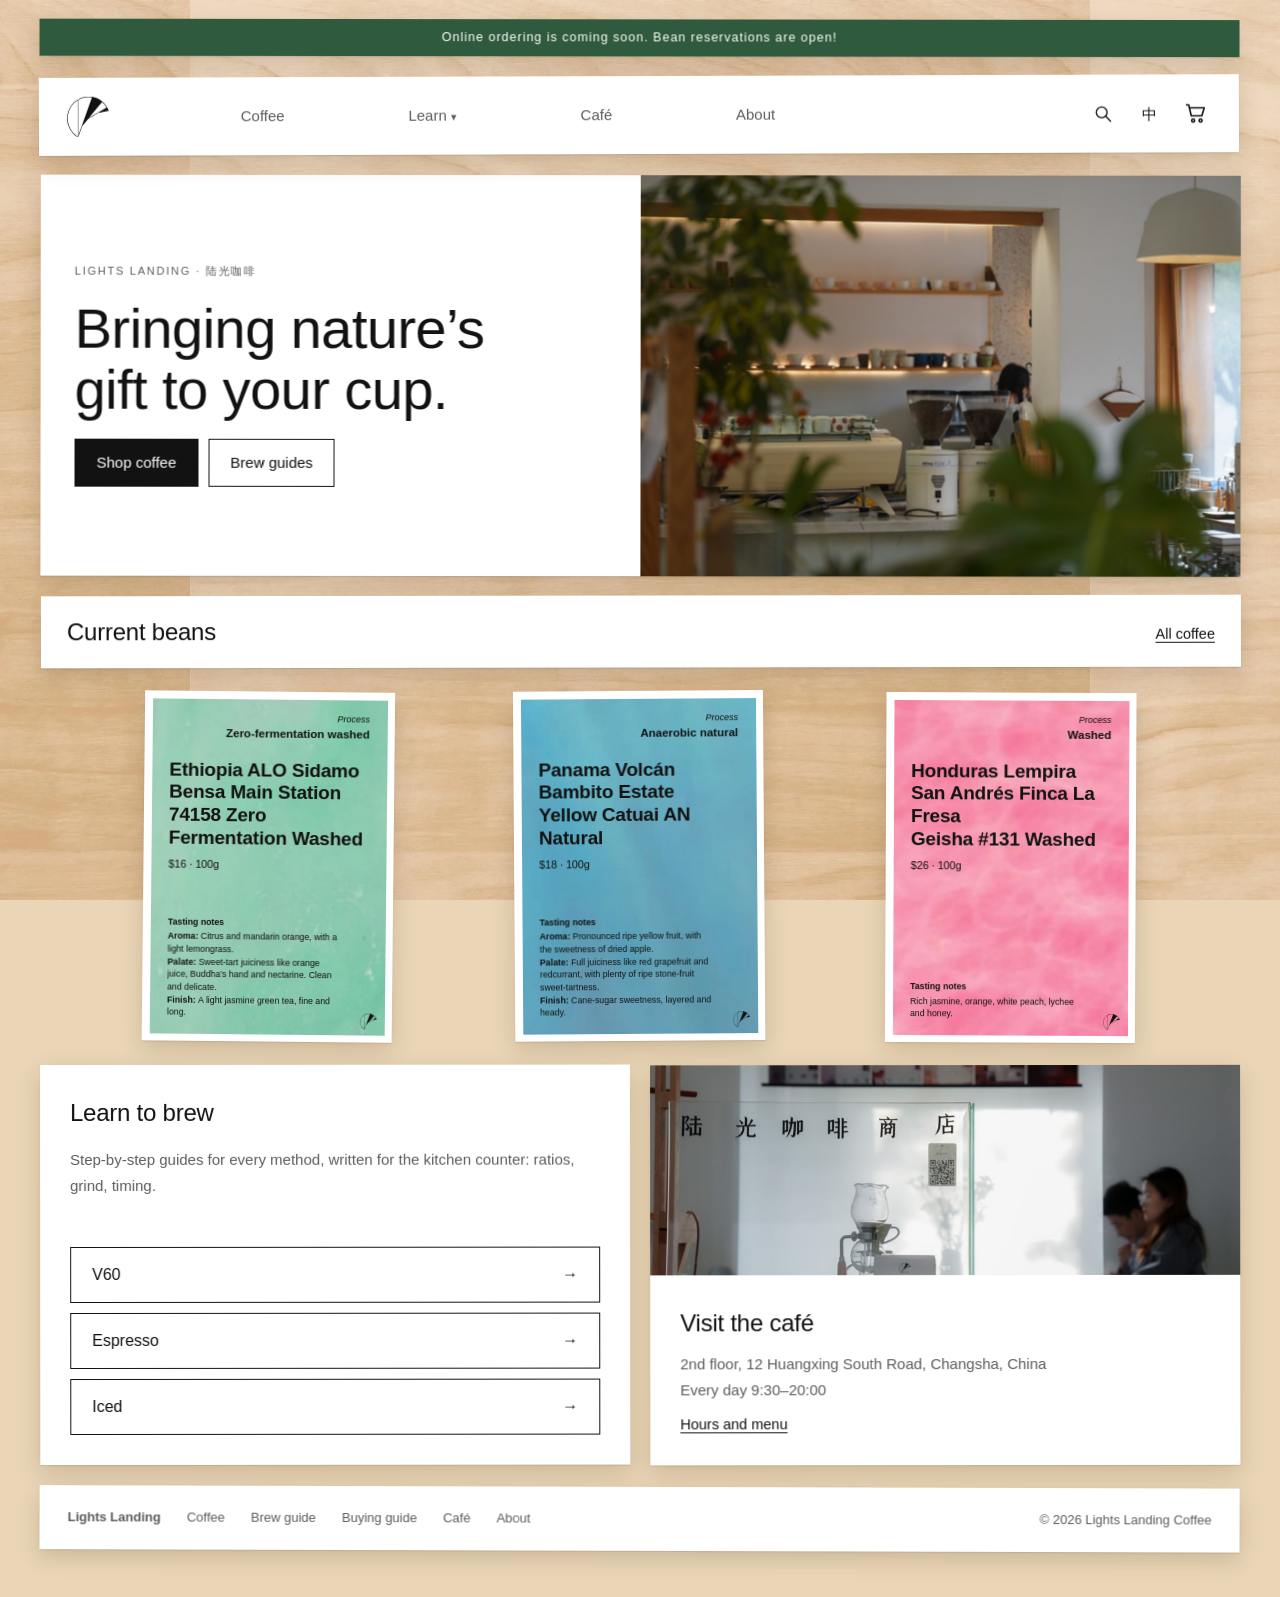
==== commit 49400cf9: "Use each device's own Chinese font instead of Google Fonts Pages loaded Noto Sans SC from Google Fon" ====
--- a/index.html
+++ b/index.html
@@ -18,10 +18,7 @@
   }
 } catch (error) {}
 </script>
-<link rel="preconnect" href="https://fonts.googleapis.com">
-<link rel="preconnect" href="https://fonts.gstatic.com" crossorigin>
-<link href="https://fonts.googleapis.com/css2?family=Noto+Sans+SC:wght@400;500;700&display=swap" rel="stylesheet">
-<link rel="stylesheet" href="assets/styles.css?v=i18n-14">
+<link rel="stylesheet" href="assets/styles.css?v=i18n-15">
 </head>
 <body>
 
@@ -112,9 +109,9 @@
   </footer>
 </div>
 
-<script src="assets/data.js?v=i18n-14"></script>
-<script src="assets/i18n.js?v=i18n-14"></script>
-<script src="assets/shop.js?v=i18n-14"></script>
-<script src="assets/site.js?v=i18n-14"></script>
+<script src="assets/data.js?v=i18n-15"></script>
+<script src="assets/i18n.js?v=i18n-15"></script>
+<script src="assets/shop.js?v=i18n-15"></script>
+<script src="assets/site.js?v=i18n-15"></script>
 </body>
 </html>
--- a/assets/styles.css
+++ b/assets/styles.css
@@ -13,8 +13,11 @@
   --line: #e2e2e2;
   --shadow: 0 1px 1px rgba(64, 42, 14, .10), 0 8px 22px rgba(64, 42, 14, .18);
   --shadow-lift: 0 2px 2px rgba(64, 42, 14, .10), 0 16px 32px rgba(64, 42, 14, .24);
-  --sans: 'Helvetica Neue', Helvetica, Arial, 'Noto Sans SC', 'PingFang SC', sans-serif;
-  --zh: 'Noto Sans SC', 'PingFang SC', 'Hiragino Sans GB', 'Microsoft YaHei', sans-serif;
+  /* Chinese uses each device's own font (PingFang on Apple, Microsoft YaHei
+     on Windows, Noto Sans CJK on Android): nothing to download, so pages
+     load just as fast in mainland China, where Google Fonts is blocked. */
+  --sans: 'Helvetica Neue', Helvetica, Arial, 'PingFang SC', 'Hiragino Sans GB', 'Microsoft YaHei', 'Noto Sans CJK SC', 'Source Han Sans SC', sans-serif;
+  --zh: 'PingFang SC', 'Hiragino Sans GB', 'Microsoft YaHei', 'Noto Sans CJK SC', 'Source Han Sans SC', sans-serif;
   --t: 200ms;
   --ease: cubic-bezier(.2, .7, .2, 1);
 }
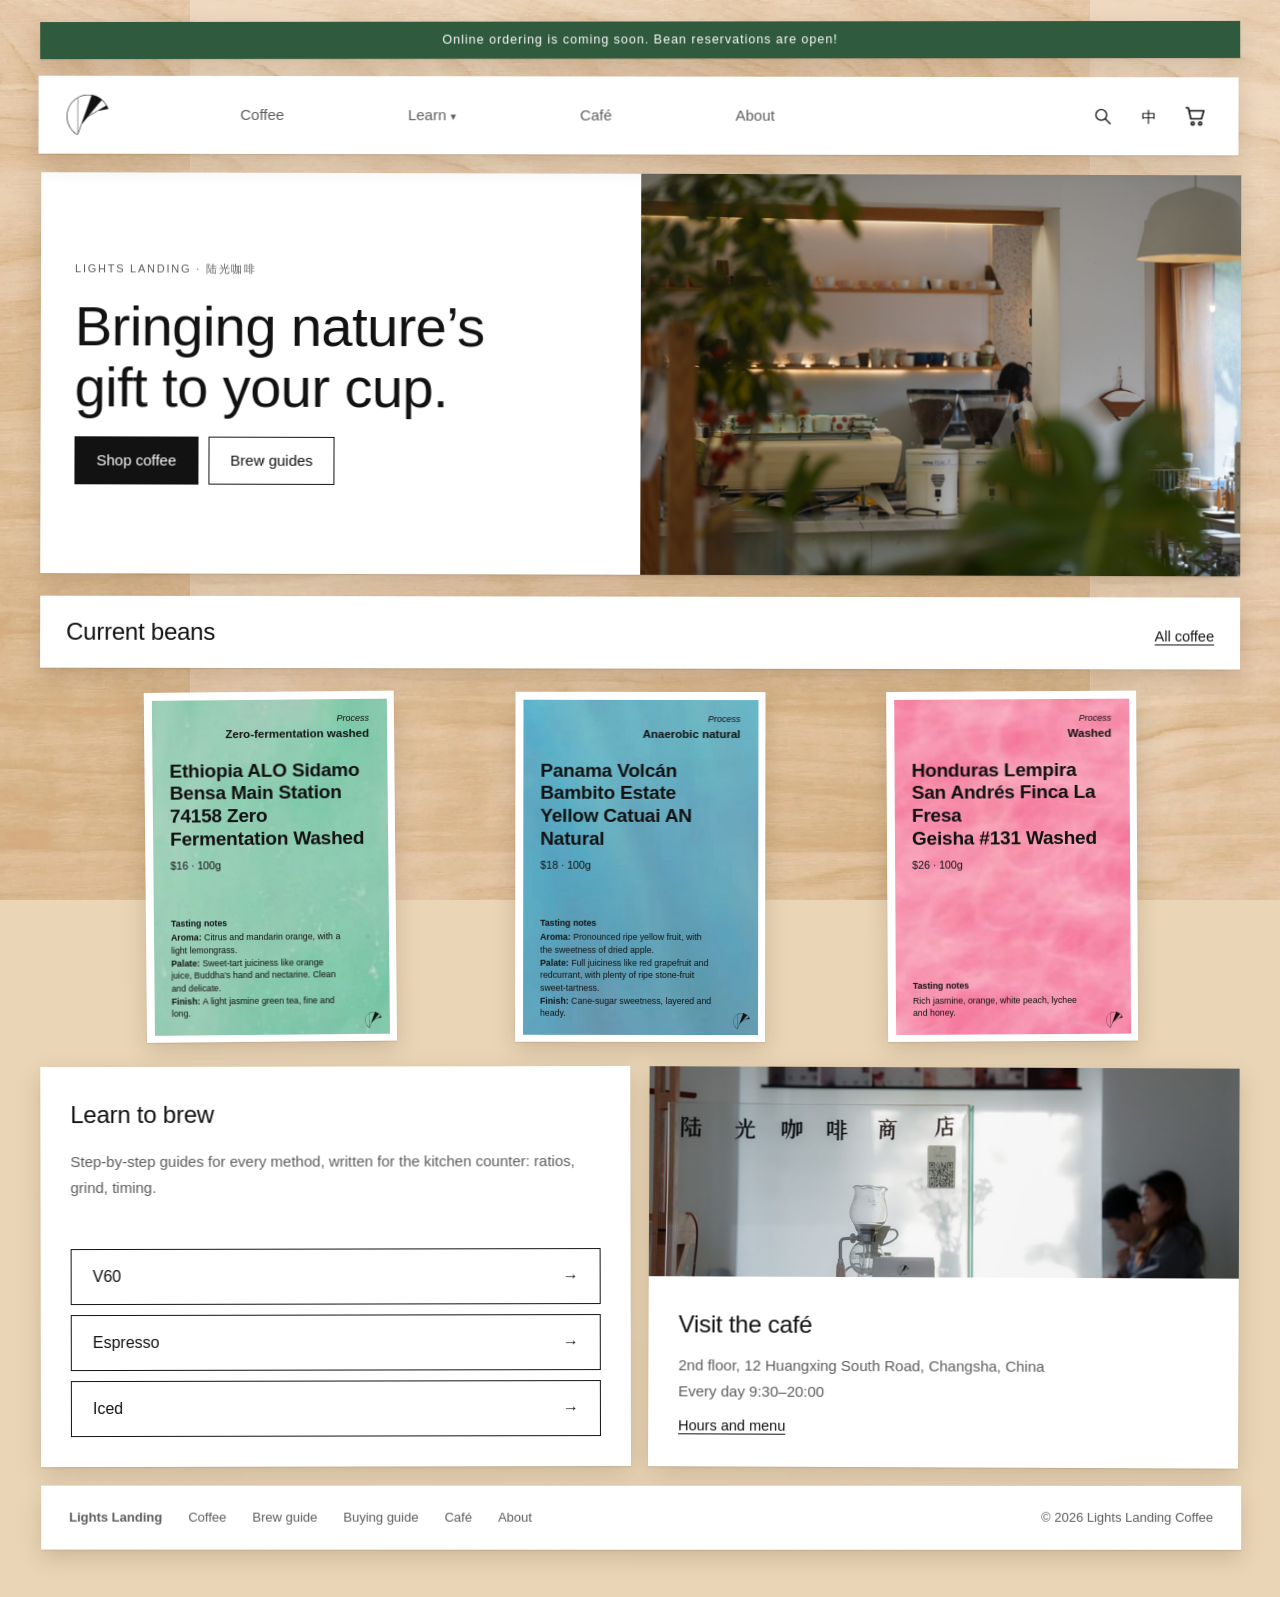
==== commit 47bf791d: "Hint that cards turn: the first card starts to turn and settles back When it first comes into view, " ====
--- a/index.html
+++ b/index.html
@@ -18,7 +18,7 @@
   }
 } catch (error) {}
 </script>
-<link rel="stylesheet" href="assets/styles.css?v=i18n-15">
+<link rel="stylesheet" href="assets/styles.css?v=i18n-16">
 </head>
 <body>
 
@@ -109,9 +109,9 @@
   </footer>
 </div>
 
-<script src="assets/data.js?v=i18n-15"></script>
-<script src="assets/i18n.js?v=i18n-15"></script>
-<script src="assets/shop.js?v=i18n-15"></script>
-<script src="assets/site.js?v=i18n-15"></script>
+<script src="assets/data.js?v=i18n-16"></script>
+<script src="assets/i18n.js?v=i18n-16"></script>
+<script src="assets/shop.js?v=i18n-16"></script>
+<script src="assets/site.js?v=i18n-16"></script>
 </body>
 </html>
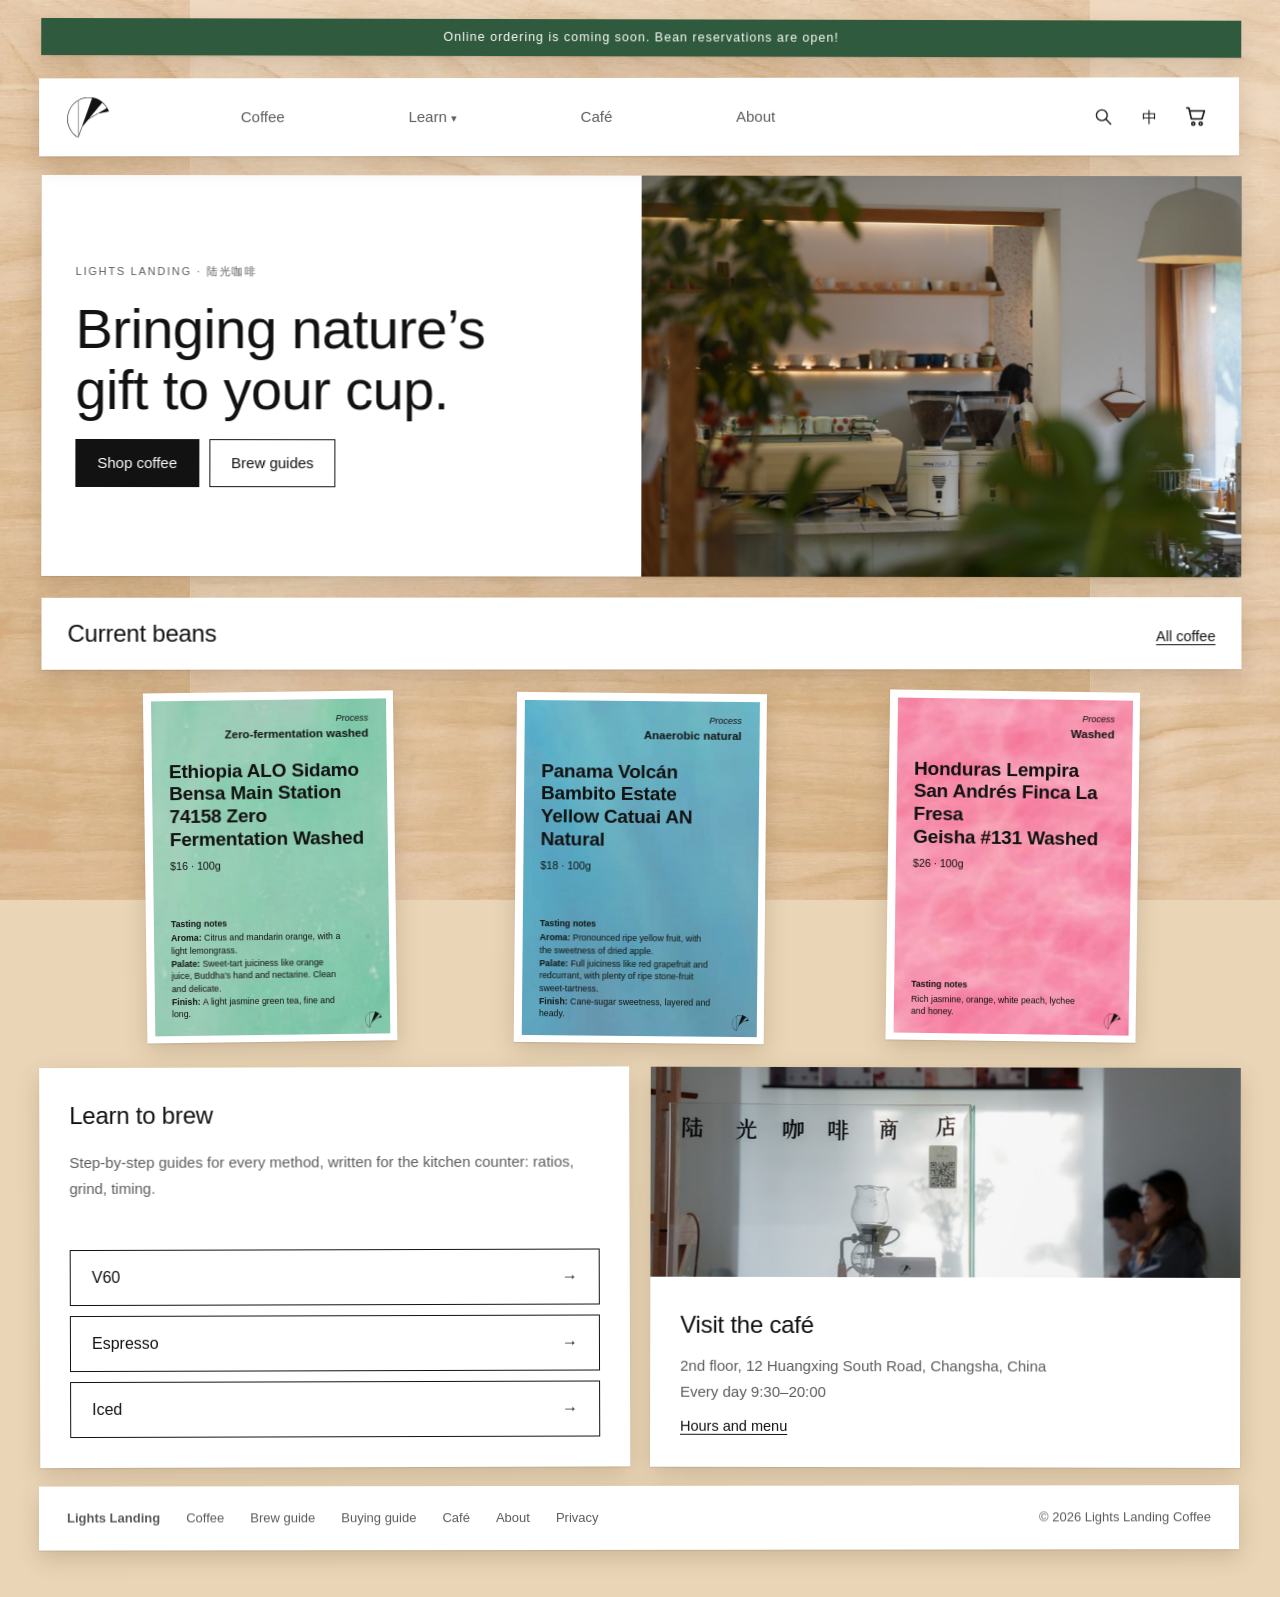
==== commit cf003482: "Add a privacy page, linked from the footer and the reservation form privacy.html explains, in Englis" ====
--- a/index.html
+++ b/index.html
@@ -18,7 +18,7 @@
   }
 } catch (error) {}
 </script>
-<link rel="stylesheet" href="assets/styles.css?v=i18n-16">
+<link rel="stylesheet" href="assets/styles.css?v=i18n-17">
 </head>
 <body>
 
@@ -105,13 +105,14 @@
     <a href="buying.html" data-i18n="nav.buying">Buying guide</a>
     <a href="cafe.html" data-i18n="nav.cafe">Café</a>
     <a href="about.html" data-i18n="nav.about">About</a>
+    <a href="privacy.html" data-i18n="footer.privacy">Privacy</a>
     <span class="footer__copy">© 2026 Lights Landing Coffee</span>
   </footer>
 </div>
 
-<script src="assets/data.js?v=i18n-16"></script>
-<script src="assets/i18n.js?v=i18n-16"></script>
-<script src="assets/shop.js?v=i18n-16"></script>
-<script src="assets/site.js?v=i18n-16"></script>
+<script src="assets/data.js?v=i18n-17"></script>
+<script src="assets/i18n.js?v=i18n-17"></script>
+<script src="assets/shop.js?v=i18n-17"></script>
+<script src="assets/site.js?v=i18n-17"></script>
 </body>
 </html>
--- a/assets/styles.css
+++ b/assets/styles.css
@@ -394,6 +394,10 @@
 .step h3 { font-size: 16.5px; }
 .step p { margin: 4px 0 0; color: var(--grey); font-size: 14.5px; line-height: 1.65; }
 .buying .step p { max-width: 66ch; }
+.privacy { display: grid; gap: 30px; }
+.privacy__part { display: grid; gap: 10px; }
+.privacy ul { margin: 0 0 12px; padding-left: 20px; }
+.privacy li + li { margin-top: 6px; }
 
 /* ---- café --------------------------------------------------------------- */
 .hours { display: grid; gap: 4px; font-size: 15px; }
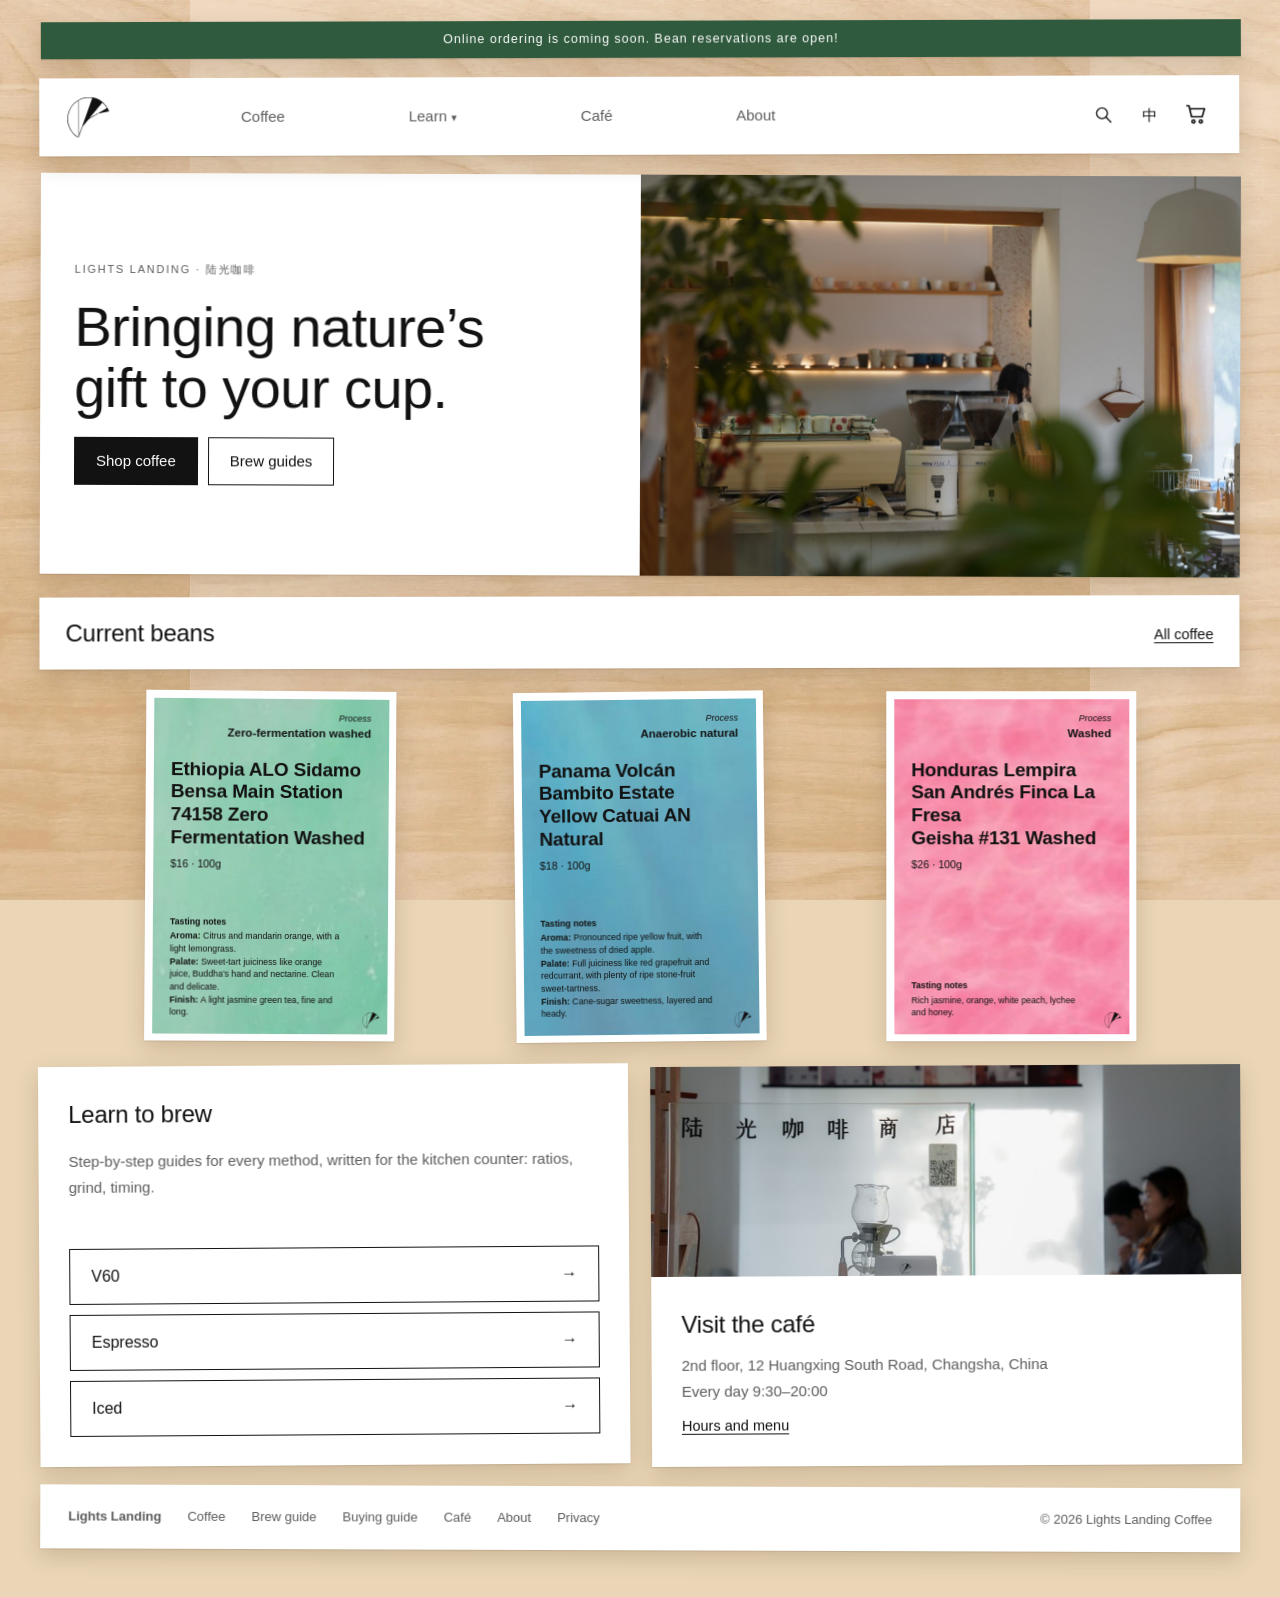
==== commit f7ecb1e4: "Use the logo as the browser tab icon favicon.svg is the logo (white in dark mode); favicon.ico and a" ====
--- a/index.html
+++ b/index.html
@@ -18,6 +18,9 @@
   }
 } catch (error) {}
 </script>
+<link rel="icon" href="favicon.ico" sizes="48x48">
+<link rel="icon" href="favicon.svg" type="image/svg+xml">
+<link rel="apple-touch-icon" href="apple-touch-icon.png">
 <link rel="stylesheet" href="assets/styles.css?v=i18n-17">
 </head>
 <body>
